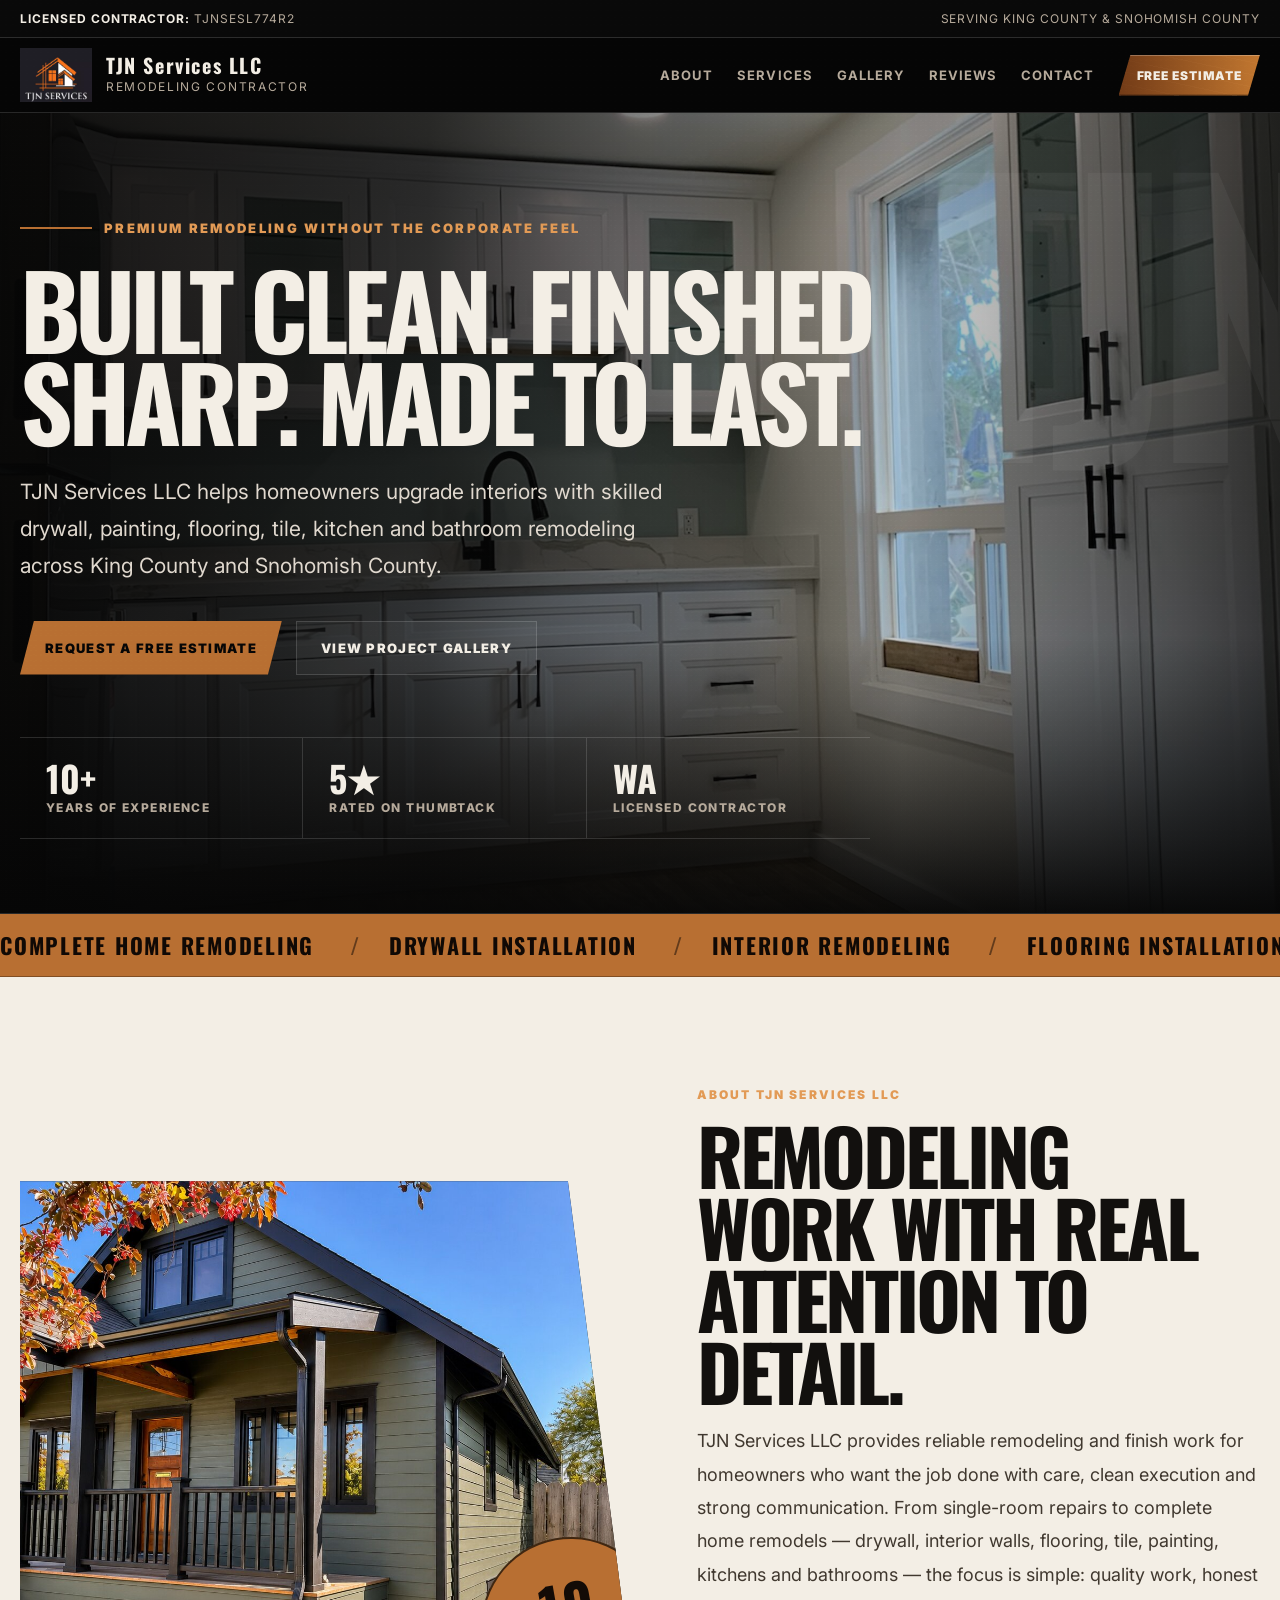
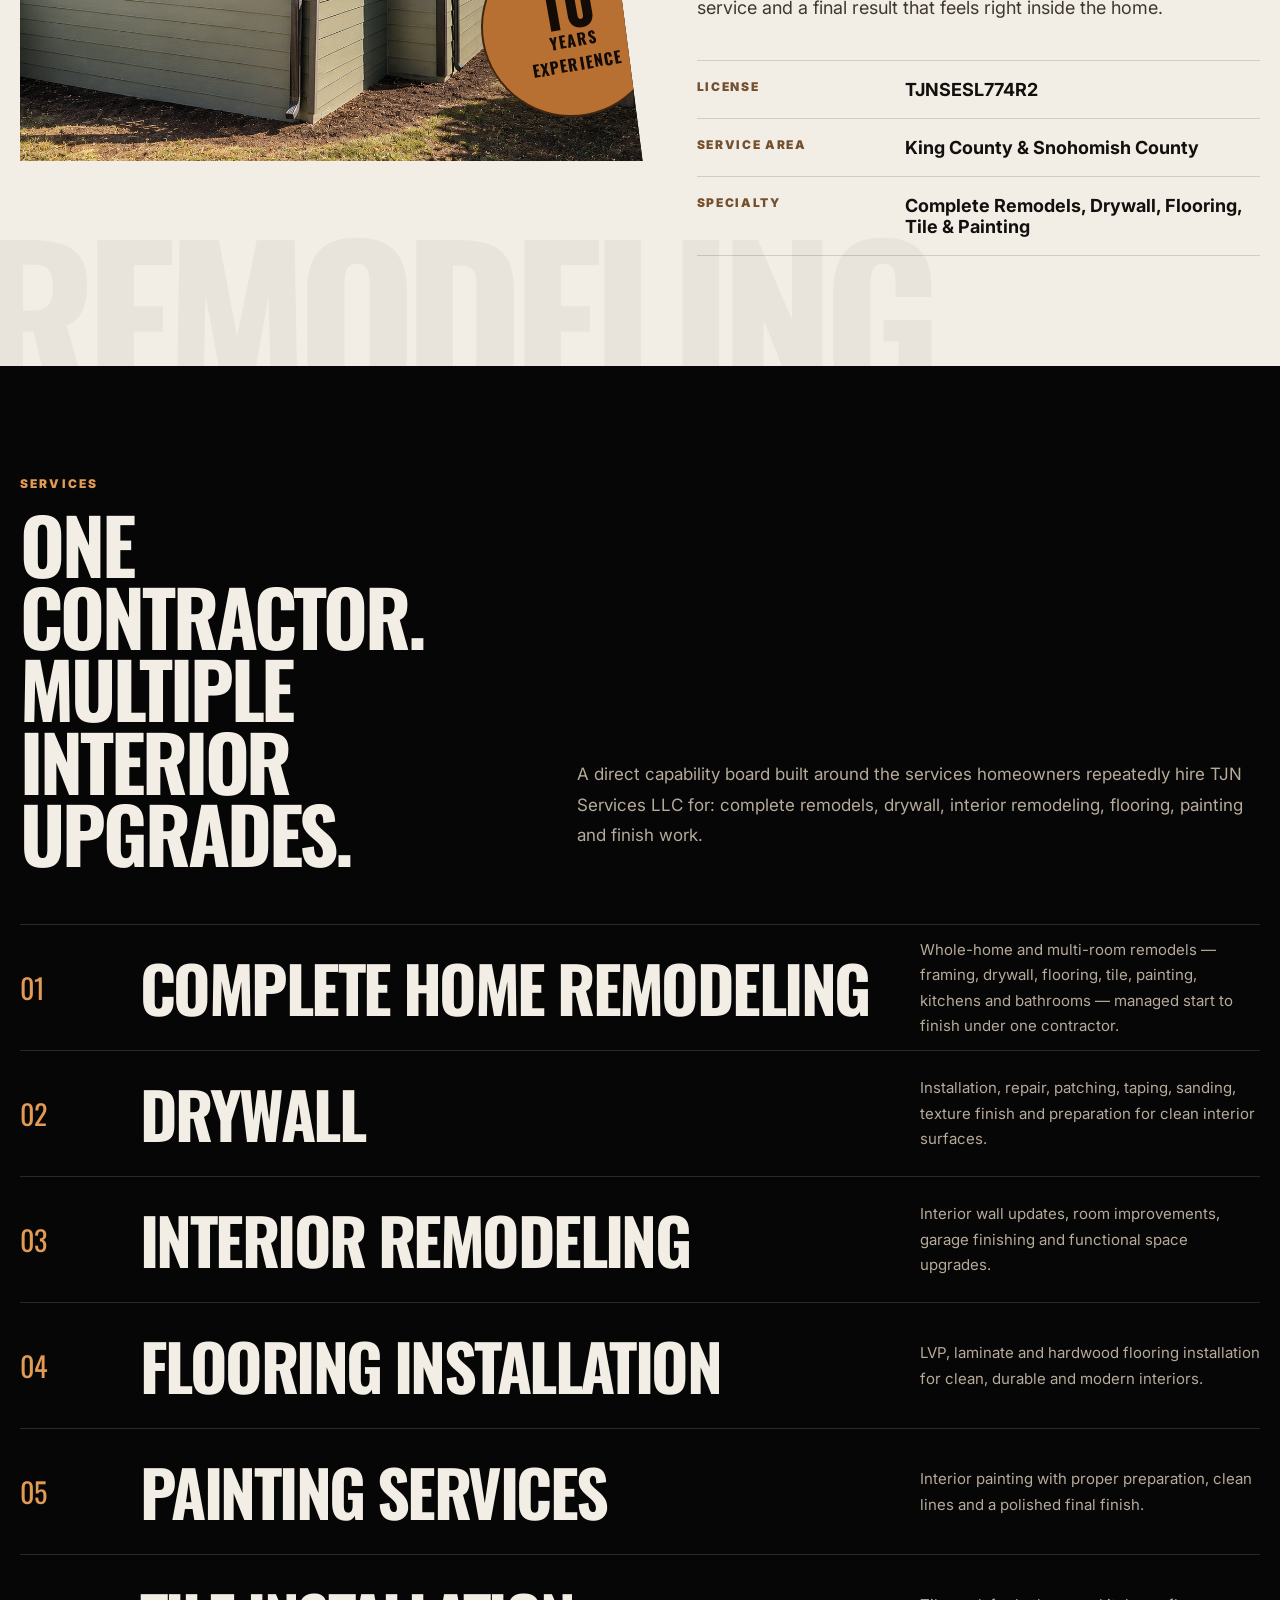
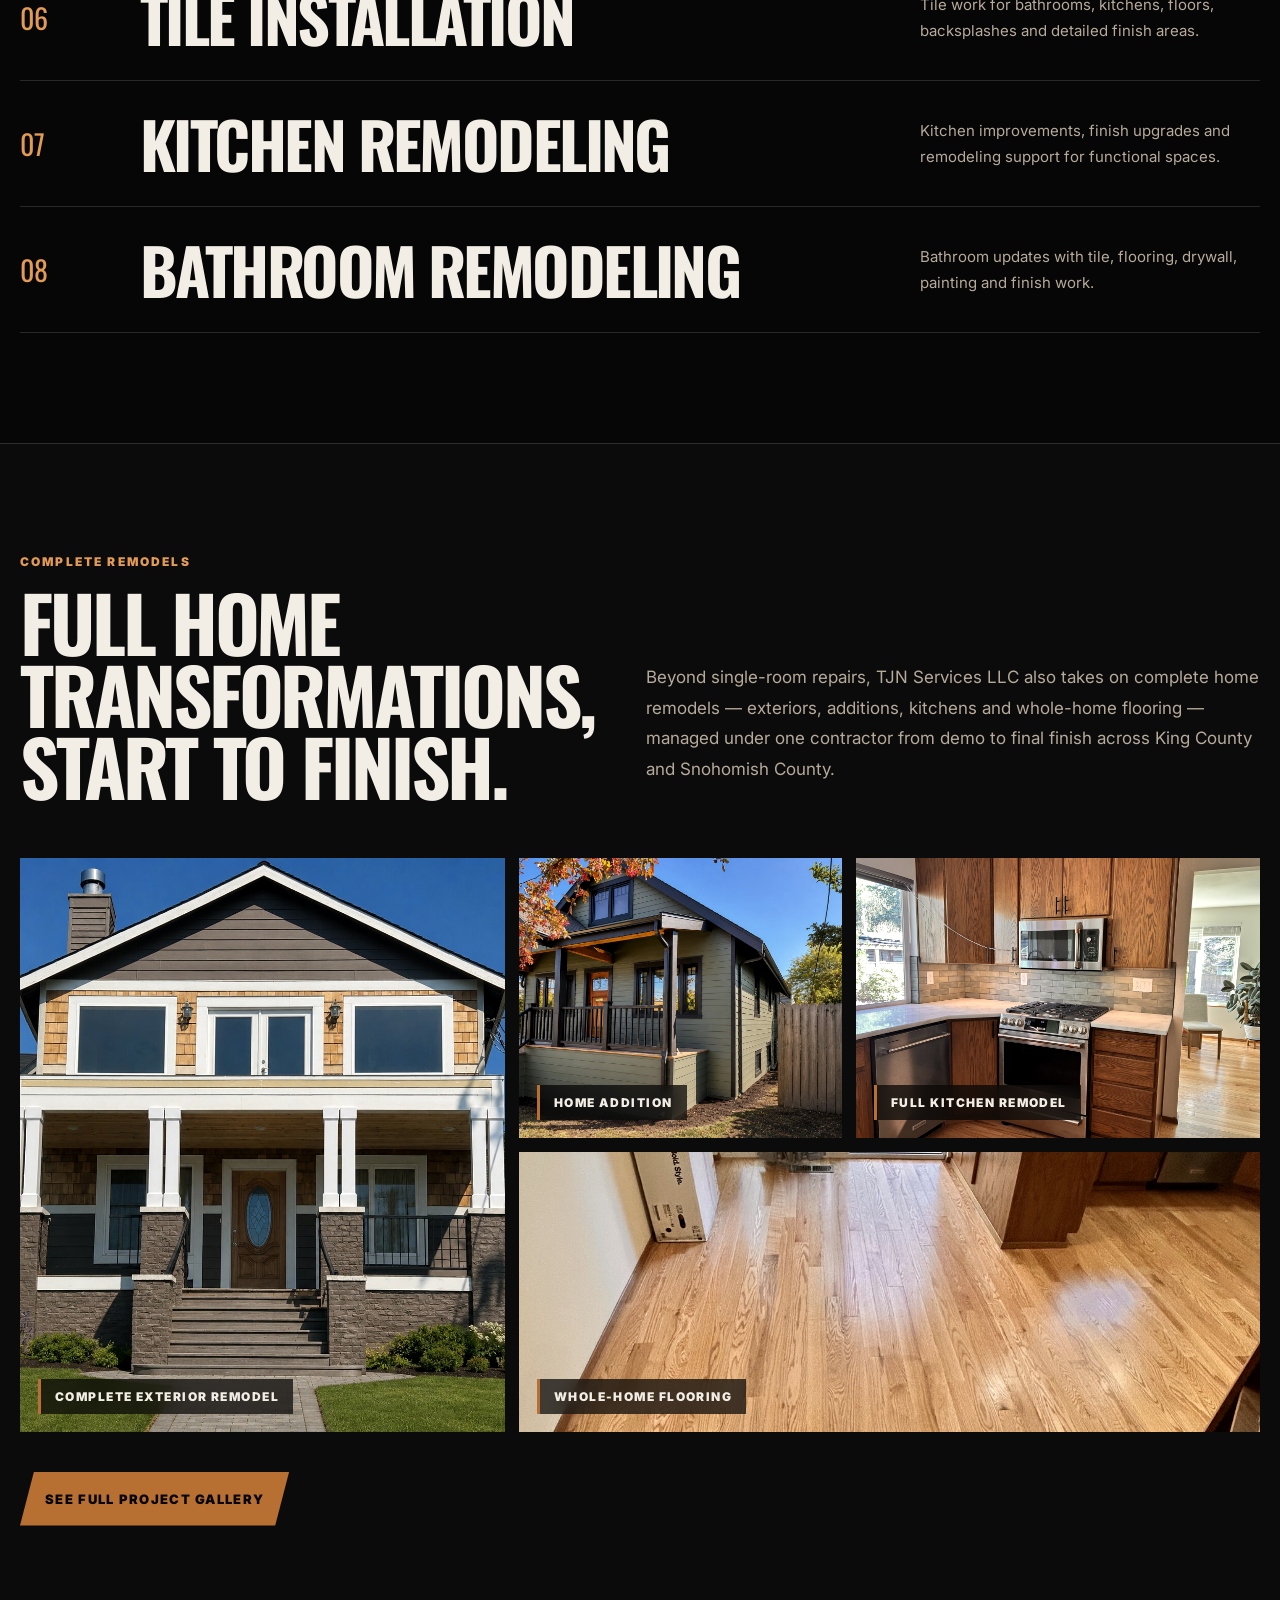
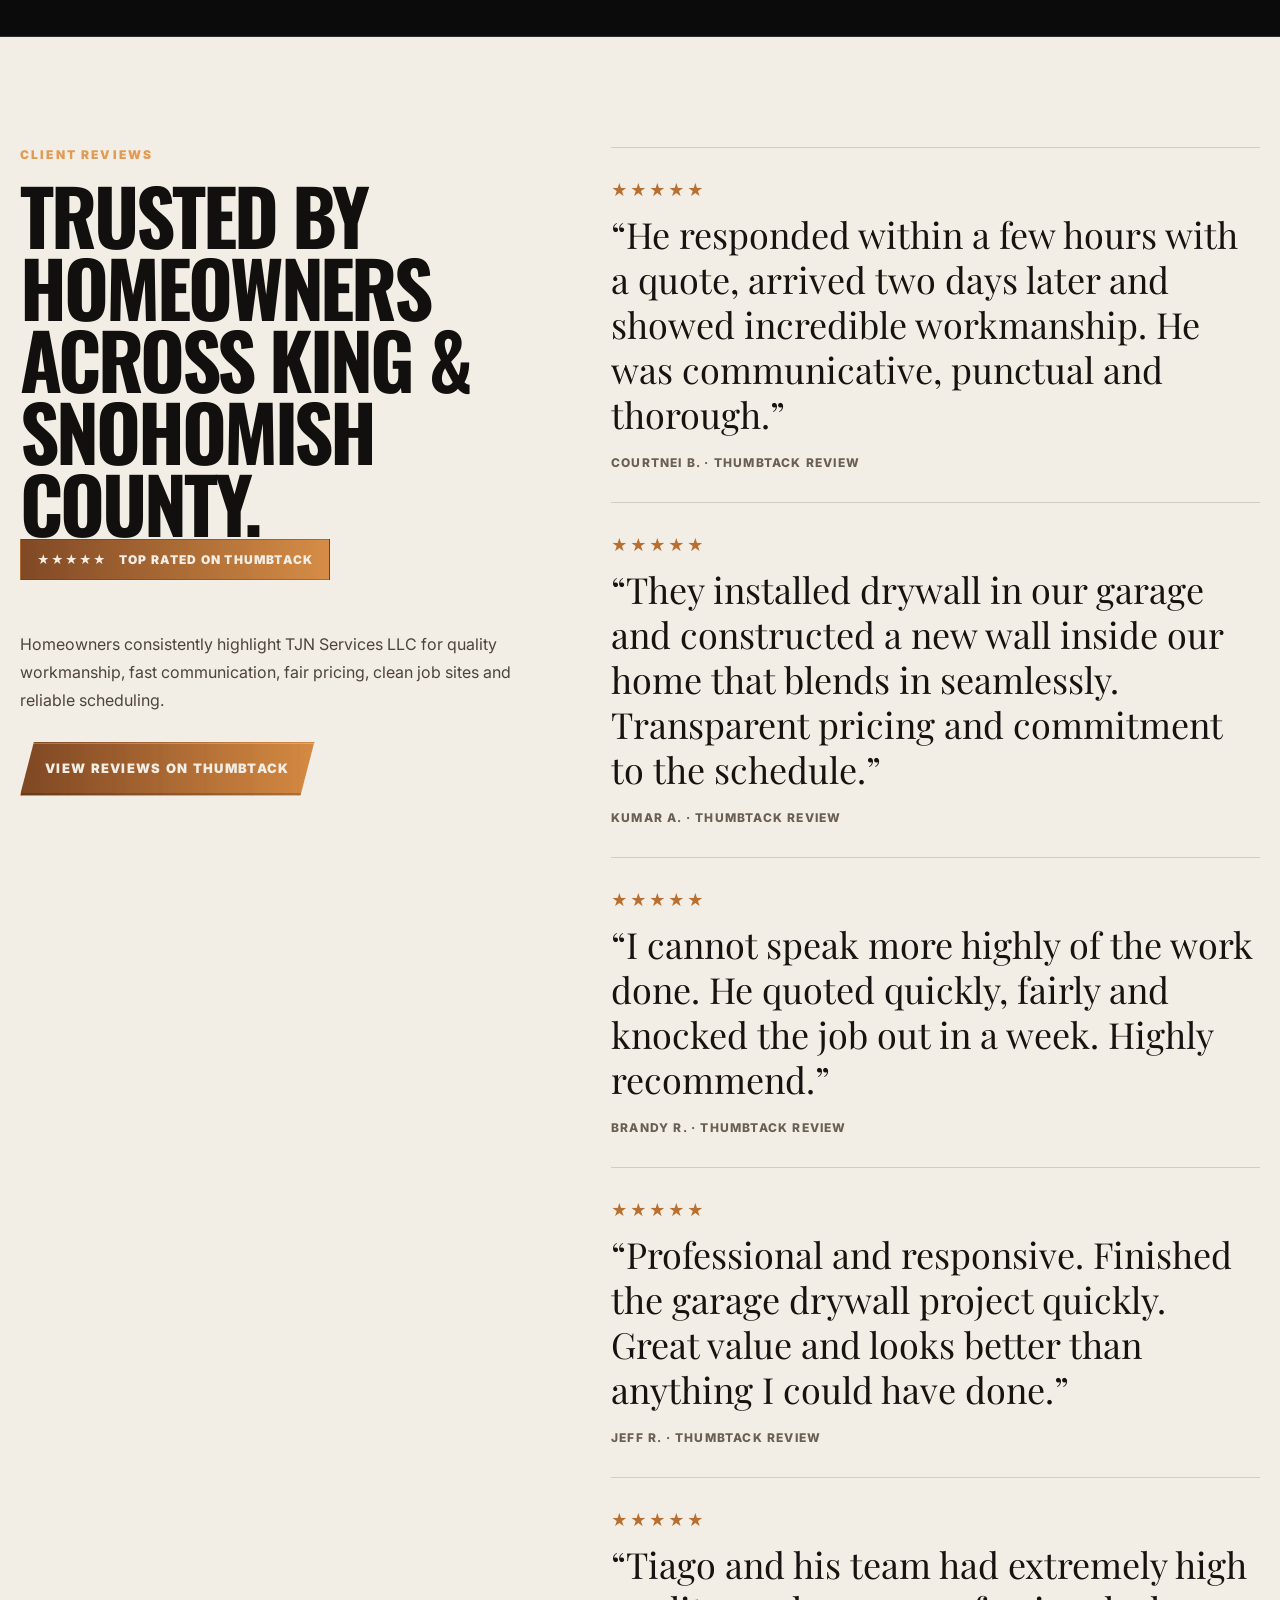
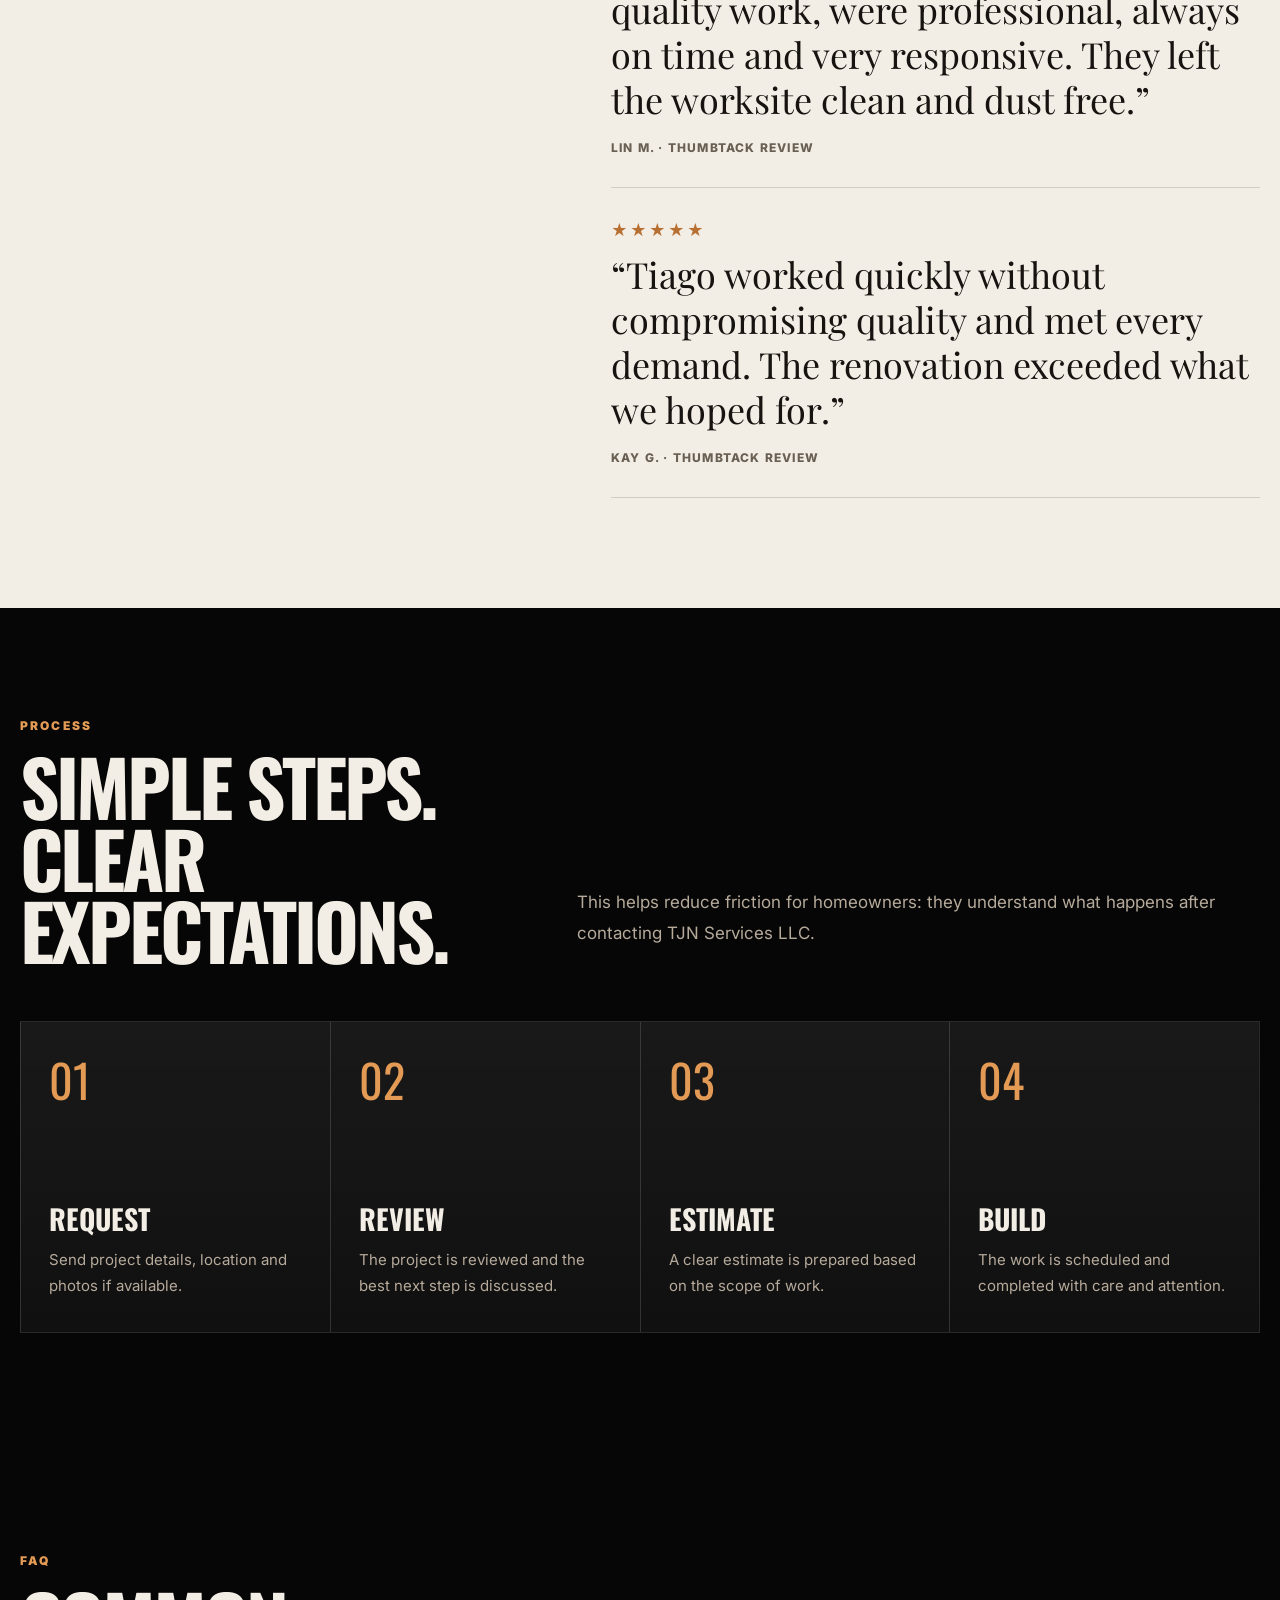
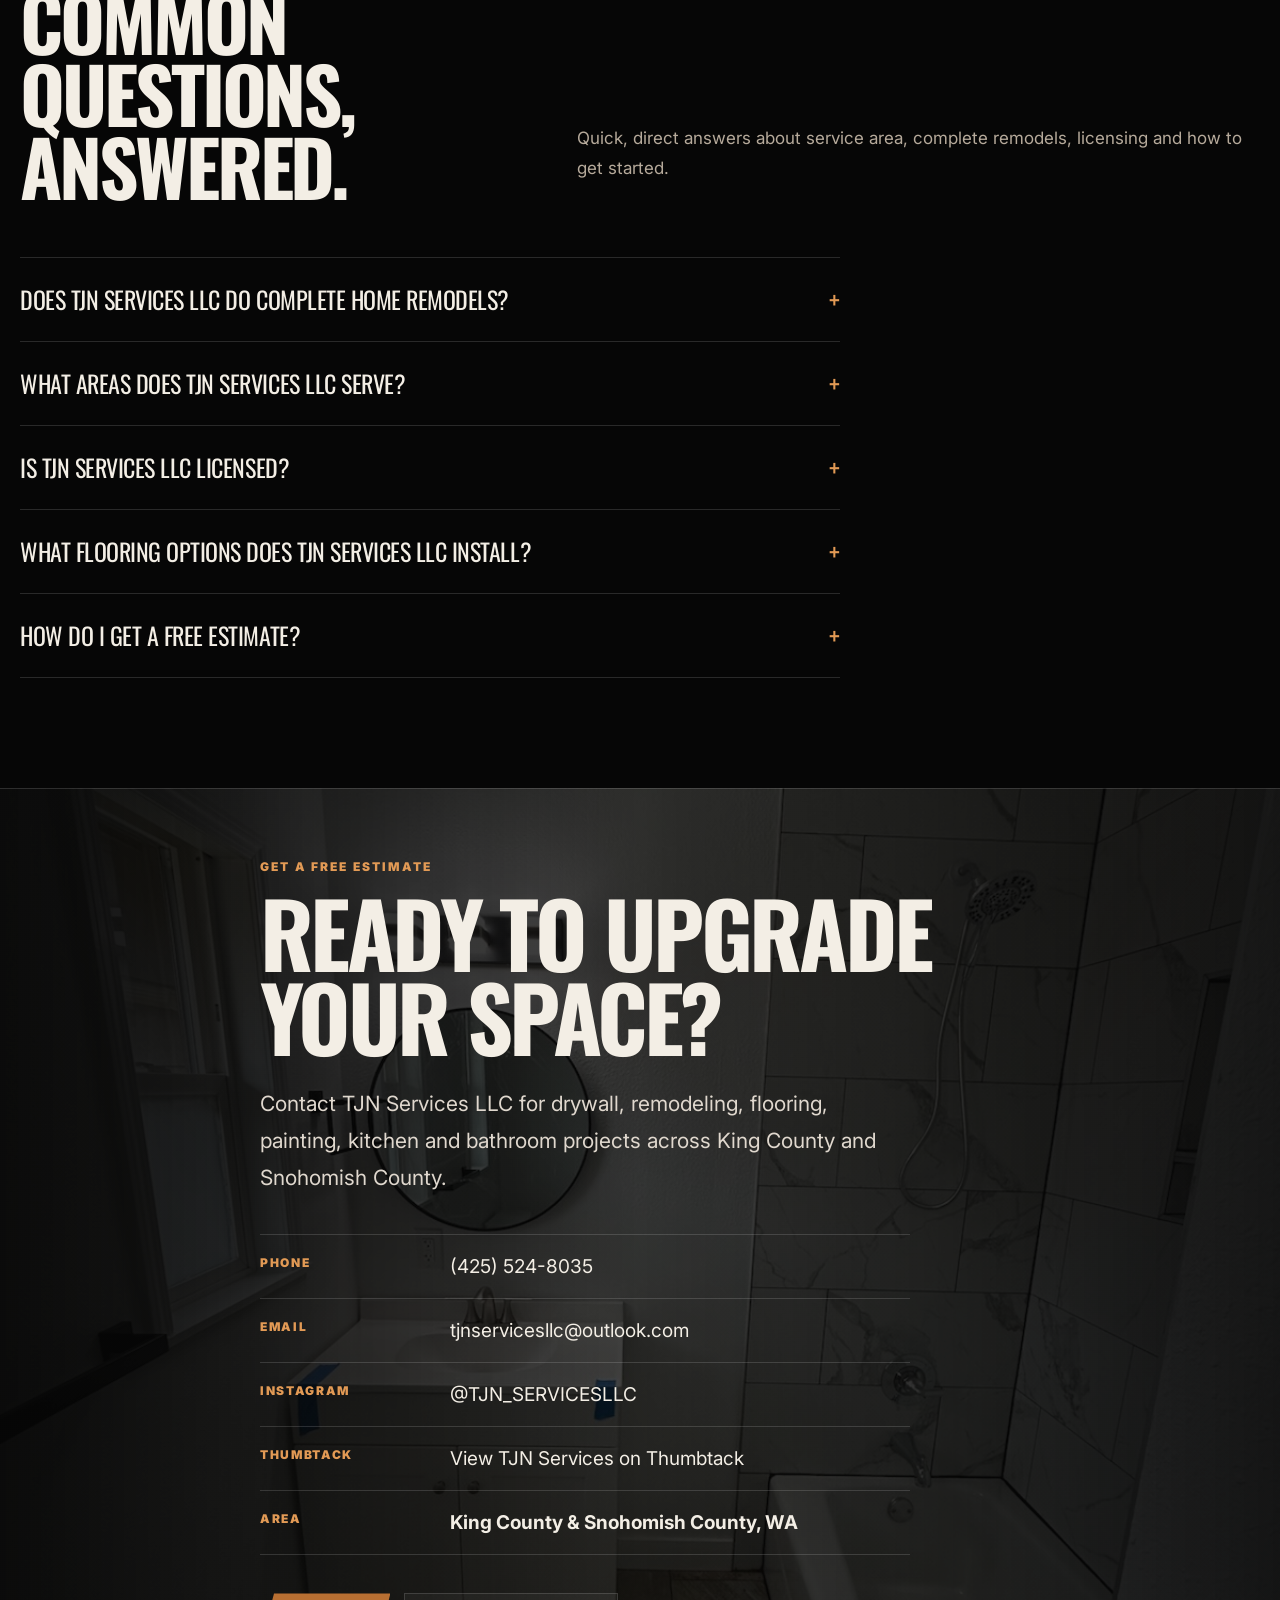
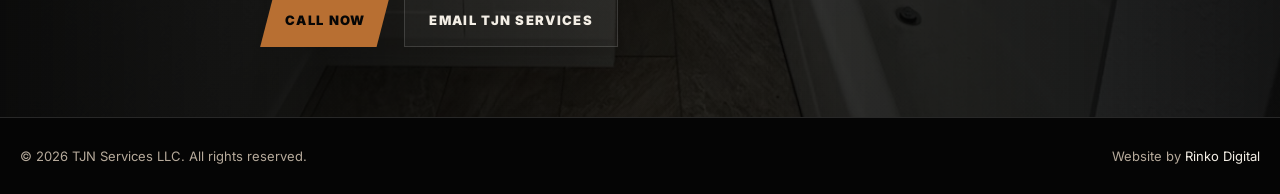
==== index.html @ 7ab77471 "Initial TJN Services Website" ====
<!DOCTYPE html>
<html lang="en">
<head>
<meta charset="utf-8"/>
<meta content="width=device-width, initial-scale=1.0" name="viewport"/>
<title>TJN Services LLC | Complete Home Remodeling in King &amp; Snohomish County</title>
<meta name="description" content="Complete home remodels, drywall, flooring, tile, kitchen and bathroom remodeling in King &amp; Snohomish County, WA. Licensed contractor, 10+ years experience."/>
<meta name="keywords" content="TJN Services LLC, complete home remodeling, remodeling contractor, drywall, painting, tile installation, LVP flooring, laminate flooring, hardwood flooring, kitchen remodeling, bathroom remodeling, King County, Snohomish County, Edmonds WA"/>
<meta name="author" content="Rinko Digital"/>
<link rel="canonical" href="https://www.tjnservicesllc.com/"/>
<link rel="icon" href="assets/favicon/favicon.ico" sizes="any"/>
<link rel="icon" type="image/png" sizes="32x32" href="assets/favicon/icon-32.png"/>
<link rel="icon" type="image/png" sizes="16x16" href="assets/favicon/icon-16.png"/>
<link rel="apple-touch-icon" sizes="180x180" href="assets/favicon/icon-180.png"/>
<link rel="manifest" href="assets/favicon/site.webmanifest"/>
<meta name="theme-color" content="#1f1e25"/>
<meta property="og:title" content="TJN Services LLC | Complete Home Remodeling in King &amp; Snohomish County"/>
<meta property="og:description" content="Complete home remodels, drywall, flooring, tile, kitchen and bathroom remodeling in King &amp; Snohomish County, WA. Licensed contractor, 10+ years experience."/>
<meta property="og:type" content="website"/>
<meta property="og:url" content="https://www.tjnservicesllc.com/"/>
<meta property="og:image" content="https://www.tjnservicesllc.com/assets/tjn-hero.jpg"/>
<script type="application/ld+json">
{
  "@context": "https://schema.org",
  "@type": "GeneralContractor",
  "name": "TJN Services LLC",
  "image": "https://www.tjnservicesllc.com/assets/tjn-hero.jpg",
  "url": "https://www.tjnservicesllc.com/",
  "telephone": "+1-425-524-8035",
  "email": "tjnservicesllc@outlook.com",
  "priceRange": "$$",
  "address": {
    "@type": "PostalAddress",
    "addressLocality": "Edmonds",
    "addressRegion": "WA",
    "addressCountry": "US"
  },
  "areaServed": [
    {"@type": "AdministrativeArea", "name": "King County, WA"},
    {"@type": "AdministrativeArea", "name": "Snohomish County, WA"},
    {"@type": "City", "name": "Edmonds, WA"},
    {"@type": "City", "name": "Lynnwood, WA"},
    {"@type": "City", "name": "Mountlake Terrace, WA"},
    {"@type": "City", "name": "Mill Creek, WA"},
    {"@type": "City", "name": "Everett, WA"},
    {"@type": "City", "name": "Shoreline, WA"},
    {"@type": "City", "name": "Bothell, WA"},
    {"@type": "City", "name": "Seattle, WA"}
  ],
  "sameAs": [
    "https://www.instagram.com/TJN_SERVICESLLC",
    "https://www.thumbtack.com/wa/edmonds/general-contractors/tjn-services-llc/service/425627103381061653"
  ],
  "hasOfferCatalog": {
    "@type": "OfferCatalog",
    "name": "Remodeling Services",
    "itemListElement": [
      {"@type": "Offer", "itemOffered": {"@type": "Service", "name": "Complete Home Remodeling"}},
      {"@type": "Offer", "itemOffered": {"@type": "Service", "name": "Drywall Installation & Repair"}},
      {"@type": "Offer", "itemOffered": {"@type": "Service", "name": "Interior Remodeling"}},
      {"@type": "Offer", "itemOffered": {"@type": "Service", "name": "Flooring Installation"}},
      {"@type": "Offer", "itemOffered": {"@type": "Service", "name": "Painting Services"}},
      {"@type": "Offer", "itemOffered": {"@type": "Service", "name": "Tile Installation"}},
      {"@type": "Offer", "itemOffered": {"@type": "Service", "name": "Kitchen Remodeling"}},
      {"@type": "Offer", "itemOffered": {"@type": "Service", "name": "Bathroom Remodeling"}}
    ]
  }
}
</script>
<link href="https://fonts.googleapis.com" rel="preconnect"/>
<link crossorigin="" href="https://fonts.gstatic.com" rel="preconnect"/>
<link href="https://fonts.googleapis.com/css2?family=Inter:wght@400;500;600;700;800;900&family=Oswald:wght@500;600;700&family=Playfair+Display:wght@700;800&display=swap" rel="stylesheet"/>
<style>
    :root {
      --black: #060606;
      --charcoal: #101010;
      --graphite: #171717;
      --ash: #242424;
      --paper: #f3eee5;
      --muted: #b6aa9b;
      --copper: #b86f32;
      --copper-light: #e29a55;
      --line: rgba(255,255,255,.14);
      --dark-line: rgba(0,0,0,.14);
      --max: 1240px;
    }

    * { box-sizing: border-box; }
    html { scroll-behavior: smooth; }
    body {
      margin: 0;
      background: var(--black);
      color: var(--paper);
      font-family: Inter, system-ui, -apple-system, BlinkMacSystemFont, "Segoe UI", sans-serif;
      overflow-x: hidden;
    }
    img { display: block; max-width: 100%; }
    a { color: inherit; text-decoration: none; }

    .wrap { width: min(var(--max), calc(100% - 40px)); margin: 0 auto; }

    .grain {
      position: fixed;
      inset: 0;
      pointer-events: none;
      opacity: .12;
      z-index: 999;
      background-image:
        radial-gradient(circle at 20% 10%, rgba(255,255,255,.18) 0 1px, transparent 1px),
        radial-gradient(circle at 80% 50%, rgba(255,255,255,.12) 0 1px, transparent 1px);
      background-size: 5px 5px, 7px 7px;
      mix-blend-mode: overlay;
    }

    .topline {
      height: 38px;
      background: #090909;
      border-bottom: 1px solid var(--line);
      color: var(--muted);
      font-size: 12px;
      letter-spacing: .08em;
      text-transform: uppercase;
    }
    .topline .wrap {
      height: 100%;
      display: flex;
      align-items: center;
      justify-content: space-between;
      gap: 18px;
    }
    .topline b { color: var(--paper); font-weight: 700; }

    header {
      position: sticky;
      top: 0;
      z-index: 100;
      background: rgba(6,6,6,.78);
      backdrop-filter: blur(18px);
      border-bottom: 1px solid var(--line);
    }
    nav {
      min-height: 74px;
      display: flex;
      align-items: center;
      justify-content: space-between;
      gap: 28px;
    }
    .brand {
      display: flex;
      align-items: center;
      gap: 14px;
      min-width: max-content;
    }
    .brand-mark {
      width: 54px;
      height: 54px;
      border-radius: 50%;
      border: 1px solid rgba(255,255,255,.18);
      background: #fff;
      overflow: hidden;
      display: grid;
      place-items: center;
    }
    .brand-mark img { width: 100%; height: 100%; object-fit: contain; padding: 5px; }
    .brand-name strong {
      display: block;
      font-family: Oswald, Inter, sans-serif;
      letter-spacing: .08em;
      font-size: 20px;
      line-height: 1;
    }
    .brand-name span {
      color: var(--muted);
      font-size: 12px;
      letter-spacing: .14em;
      text-transform: uppercase;
    }
    .nav-links {
      display: flex;
      align-items: center;
      gap: 24px;
      color: var(--muted);
      font-size: 13px;
      font-weight: 700;
      text-transform: uppercase;
      letter-spacing: .08em;
    }
    .nav-links a:hover { color: var(--paper); }
    .nav-cta {
      padding: 13px 18px;
      background:
        linear-gradient(90deg, rgba(120, 62, 24, .95), rgba(210, 129, 52, .92)),
        repeating-linear-gradient(
          12deg,
          rgba(255,255,255,.16) 0px,
          rgba(255,255,255,.16) 1px,
          transparent 1px,
          transparent 12px
        ),
        repeating-linear-gradient(
          90deg,
          rgba(0,0,0,.12) 0px,
          rgba(0,0,0,.12) 2px,
          transparent 2px,
          transparent 46px
        );
      color: var(--paper);
      font-weight: 900;
      text-transform: uppercase;
      letter-spacing: .08em;
      font-size: 12px;
      clip-path: polygon(12px 0,100% 0,calc(100% - 12px) 100%,0 100%);
      box-shadow:
        inset 0 1px 0 rgba(255,255,255,.25),
        inset 0 -2px 0 rgba(0,0,0,.18);
    }
    .language-switcher {
      display: flex;
      align-items: center;
      gap: 6px;
      padding: 6px;
      border: 1px solid var(--line);
      background: rgba(255,255,255,.04);
    }
    .language-switcher button {
      cursor: pointer;
      border: 0;
      background: transparent;
      color: var(--muted);
      font: inherit;
      font-size: 11px;
      font-weight: 900;
      letter-spacing: .08em;
      text-transform: uppercase;
      padding: 8px 9px;
    }
    .language-switcher button.active {
      background: var(--copper);
      color: #120b06;
    }

    .hero {
      min-height: calc(100vh - 112px);
      position: relative;
      display: grid;
      align-items: end;
      isolation: isolate;
      overflow: hidden;
      border-bottom: 1px solid var(--line);
    }
    .hero::before {
      content: "";
      position: absolute;
      inset: 0;
      background:
        linear-gradient(90deg, rgba(6,6,6,.96) 0%, rgba(6,6,6,.78) 34%, rgba(6,6,6,.18) 70%, rgba(6,6,6,.74) 100%),
        linear-gradient(0deg, rgba(6,6,6,1) 0%, transparent 35%),
        url('assets/tjn-hero.jpg') center/cover no-repeat;
      z-index: -2;
      transform: scale(1.03);
      animation: slowZoom 18s ease-in-out infinite alternate;
    }
    .hero::after {
      content: "TJN";
      position: absolute;
      right: -4vw;
      top: 5vh;
      font-family: Oswald, sans-serif;
      font-weight: 700;
      letter-spacing: -.06em;
      font-size: clamp(150px, 28vw, 420px);
      color: rgba(255,255,255,.045);
      z-index: -1;
      line-height: .8;
    }
    @keyframes slowZoom { from { transform: scale(1.03); } to { transform: scale(1.10); } }

    .hero-inner { padding: 100px 0 74px; }
    .eyebrow {
      display: inline-flex;
      align-items: center;
      gap: 12px;
      color: var(--copper-light);
      font-size: 13px;
      font-weight: 900;
      letter-spacing: .18em;
      text-transform: uppercase;
      margin-bottom: 26px;
    }
    .eyebrow::before { content: ""; width: 72px; height: 2px; background: var(--copper); }
    h1 {
      font-family: Oswald, Inter, sans-serif;
      font-size: clamp(54px, 8vw, 132px);
      line-height: .9;
      letter-spacing: -.05em;
      text-transform: uppercase;
      margin: 0;
      max-width: 1010px;
    }
    .hero-lead {
      max-width: 650px;
      margin: 28px 0 36px;
      color: #e0d8ce;
      font-size: clamp(17px, 2vw, 21px);
      line-height: 1.75;
    }
    .hero-actions { display: flex; gap: 14px; flex-wrap: wrap; }
    .btn {
      display: inline-flex;
      align-items: center;
      justify-content: center;
      min-height: 54px;
      padding: 0 24px;
      font-size: 13px;
      font-weight: 900;
      letter-spacing: .1em;
      text-transform: uppercase;
      transition: .25s ease;
      border: 1px solid transparent;
    }
    .btn-primary {
      background: var(--copper);
      color: var(--black);
      clip-path: polygon(14px 0,100% 0,calc(100% - 14px) 100%,0 100%);
    }
    .btn-primary:hover { background: var(--copper-light); }
    .btn-wood {
      background:
        linear-gradient(90deg, rgba(120, 62, 24, .95), rgba(210, 129, 52, .92)),
        repeating-linear-gradient(
          12deg,
          rgba(255,255,255,.16) 0px,
          rgba(255,255,255,.16) 1px,
          transparent 1px,
          transparent 12px
        ),
        repeating-linear-gradient(
          90deg,
          rgba(0,0,0,.12) 0px,
          rgba(0,0,0,.12) 2px,
          transparent 2px,
          transparent 46px
        );
      color: var(--paper);
      box-shadow:
        inset 0 1px 0 rgba(255,255,255,.25),
        inset 0 -2px 0 rgba(0,0,0,.18);
    }
    .btn-secondary { border-color: var(--line); color: var(--paper); background: rgba(255,255,255,.04); }
    .btn:hover { transform: translateY(-2px); }
    .hero-strip {
      margin-top: 62px;
      display: grid;
      grid-template-columns: repeat(3, 1fr);
      border-top: 1px solid var(--line);
      border-bottom: 1px solid var(--line);
      max-width: 850px;
    }
    .hero-strip div { padding: 22px 26px; border-right: 1px solid var(--line); }
    .hero-strip div:last-child { border-right: 0; }
    .hero-strip strong { display: block; font-family: Oswald, sans-serif; font-size: 36px; line-height: 1; color: var(--paper); }
    .hero-strip span { color: var(--muted); font-size: 12px; letter-spacing: .12em; text-transform: uppercase; font-weight: 800; }

    .marquee {
      background: var(--copper);
      color: #100905;
      overflow: hidden;
      border-bottom: 1px solid rgba(0,0,0,.3);
    }
    .track {
      width: max-content;
      display: flex;
      gap: 28px;
      padding: 15px 0;
      animation: move 26s linear infinite;
      font-family: Oswald, sans-serif;
      font-size: 22px;
      text-transform: uppercase;
      letter-spacing: .08em;
      font-weight: 700;
    }
    .track span::after { content: " /"; margin-left: 28px; opacity: .5; }
    @keyframes move { to { transform: translateX(-50%); } }

    section { position: relative; }
    .section-pad { padding: 110px 0; }
    .split-title {
      display: grid;
      grid-template-columns: .85fr 1.15fr;
      gap: 52px;
      align-items: end;
      margin-bottom: 56px;
    }
    .kicker {
      color: var(--copper-light);
      text-transform: uppercase;
      letter-spacing: .18em;
      font-size: 12px;
      font-weight: 900;
      margin-bottom: 16px;
    }
    h2 {
      font-family: Oswald, sans-serif;
      text-transform: uppercase;
      letter-spacing: -.04em;
      font-size: clamp(44px, 6vw, 88px);
      line-height: .94;
      margin: 0;
    }
    .section-copy {
      color: var(--muted);
      font-size: 17px;
      line-height: 1.8;
      max-width: 670px;
    }

    .about {
      background: var(--paper);
      color: #12100e;
      overflow: hidden;
    }
    .about::before {
      content: "REMODELING";
      position: absolute;
      left: -2vw;
      bottom: -30px;
      font-family: Oswald, sans-serif;
      font-size: clamp(90px, 16vw, 240px);
      font-weight: 700;
      letter-spacing: -.06em;
      color: rgba(0,0,0,.045);
      line-height: .8;
    }
    .about-grid {
      display: grid;
      grid-template-columns: 1.05fr .95fr;
      gap: 54px;
      align-items: center;
      position: relative;
    }
    .about-media {
      position: relative;
      min-height: 580px;
      background: #111 url('assets/tjn-featured.jpg') center/cover no-repeat;
      clip-path: polygon(0 0, 88% 0, 100% 100%, 0 100%);
    }
    .stamp {
      position: absolute;
      right: -18px;
      bottom: 44px;
      width: 180px;
      height: 180px;
      border-radius: 50%;
      border: 2px solid rgba(0,0,0,.65);
      background: var(--copper);
      color: #130b06;
      display: grid;
      place-items: center;
      text-align: center;
      font-family: Oswald, sans-serif;
      font-weight: 700;
      text-transform: uppercase;
      letter-spacing: .08em;
      transform: rotate(-10deg);
      box-shadow: 0 30px 80px rgba(0,0,0,.22);
    }
    .stamp strong { font-size: 56px; line-height: .9; display: block; }
    .about-text p { color: #40382f; font-size: 18px; line-height: 1.85; }
    .credentials {
      margin-top: 36px;
      border-top: 1px solid var(--dark-line);
    }
    .credential-row {
      display: grid;
      grid-template-columns: 190px 1fr;
      gap: 18px;
      padding: 18px 0;
      border-bottom: 1px solid var(--dark-line);
    }
    .credential-row span { font-size: 12px; text-transform: uppercase; letter-spacing: .14em; font-weight: 900; color: #75502f; }
    .credential-row strong { font-size: 18px; }

    .services {
      background: var(--black);
      overflow: hidden;
    }
    .service-board {
      border-top: 1px solid var(--line);
      counter-reset: svc;
    }
    .service-line {
      counter-increment: svc;
      display: grid;
      grid-template-columns: 90px 1fr 340px;
      gap: 30px;
      align-items: center;
      min-height: 126px;
      border-bottom: 1px solid var(--line);
      position: relative;
      overflow: hidden;
    }
    .service-line::before {
      content: "";
      position: absolute;
      inset: 0;
      background: linear-gradient(90deg, rgba(184,111,50,.18), transparent 48%);
      transform: translateX(-101%);
      transition: .45s ease;
    }
    .service-line:hover::before { transform: translateX(0); }
    .service-line .num::before {
      content: counter(svc, decimal-leading-zero);
      color: var(--copper-light);
      font-family: Oswald, sans-serif;
      font-size: 28px;
      position: relative;
      z-index: 1;
    }
    .service-line h3 {
      position: relative;
      z-index: 1;
      font-family: Oswald, sans-serif;
      font-size: clamp(34px, 5vw, 70px);
      line-height: .9;
      margin: 0;
      text-transform: uppercase;
      letter-spacing: -.04em;
    }
    .service-line p {
      position: relative;
      z-index: 1;
      margin: 0;
      color: var(--muted);
      line-height: 1.7;
      font-size: 15px;
    }

    .gallery {
      background: #0b0b0b;
      border-top: 1px solid var(--line);
      border-bottom: 1px solid var(--line);
    }
    .mosaic {
      display: grid;
      grid-template-columns: 1.2fr .8fr 1fr;
      grid-template-rows: 280px 280px;
      gap: 14px;
    }
    .mosaic figure {
      margin: 0;
      position: relative;
      overflow: hidden;
      background: #202020;
    }
    .mosaic figure:nth-child(1) { grid-row: span 2; }
    .mosaic figure:nth-child(4) { grid-column: span 2; }
    .mosaic img { width: 100%; height: 100%; object-fit: cover; filter: saturate(.9) contrast(1.05); transition: .7s ease; }
    .mosaic figure:hover img { transform: scale(1.08); }
    .mosaic figcaption {
      position: absolute;
      left: 18px;
      bottom: 18px;
      background: rgba(6,6,6,.72);
      backdrop-filter: blur(10px);
      padding: 10px 14px;
      font-size: 12px;
      text-transform: uppercase;
      letter-spacing: .12em;
      font-weight: 900;
      color: var(--paper);
      border-left: 3px solid var(--copper);
    }

    .reviews {
      background: var(--paper);
      color: #12100e;
    }
    .review-layout {
      display: grid;
      grid-template-columns: .9fr 1.1fr;
      gap: 60px;
      align-items: start;
    }
    .review-panel {
      position: sticky;
      top: 110px;
    }
    .quote-stack { border-top: 1px solid var(--dark-line); }
    .quote {
      padding: 32px 0;
      border-bottom: 1px solid var(--dark-line);
    }
    .stars { color: var(--copper); letter-spacing: .12em; margin-bottom: 12px; }
    blockquote { margin: 0; font-family: Playfair Display, serif; font-size: clamp(24px, 3vw, 36px); line-height: 1.25; color: #171310; }
    .quote cite { display: block; margin-top: 18px; font-style: normal; color: #695f53; font-weight: 800; text-transform: uppercase; letter-spacing: .1em; font-size: 12px; }
    .thumbtack-note {
      margin-top: 28px;
      color: #4d443b;
      line-height: 1.75;
      font-size: 16px;
    }

    .process {
      background: var(--black);
    }
    .timeline {
      display: grid;
      grid-template-columns: repeat(4, 1fr);
      border: 1px solid var(--line);
      border-left: 0;
    }
    .step {
      min-height: 310px;
      padding: 34px 28px;
      border-left: 1px solid var(--line);
      display: flex;
      flex-direction: column;
      justify-content: space-between;
      background:
        linear-gradient(180deg, rgba(255,255,255,.04), transparent),
        var(--charcoal);
    }
    .step-num { font-family: Oswald, sans-serif; color: var(--copper-light); font-size: 46px; line-height: 1; }
    .step h3 { font-family: Oswald, sans-serif; text-transform: uppercase; font-size: 28px; line-height: 1; margin: 0 0 14px; }
    .step p { color: var(--muted); line-height: 1.7; margin: 0; font-size: 15px; }

    .faq-list { border-top: 1px solid var(--line); max-width: 820px; }
    .faq-item { border-bottom: 1px solid var(--line); padding: 22px 0; }
    .faq-item summary {
      cursor: pointer;
      font-family: Oswald, sans-serif;
      font-size: clamp(18px, 2.4vw, 24px);
      text-transform: uppercase;
      letter-spacing: -.02em;
      list-style: none;
      display: flex;
      justify-content: space-between;
      align-items: center;
      gap: 20px;
    }
    .faq-item summary::-webkit-details-marker { display: none; }
    .faq-item summary::after { content: "+"; color: var(--copper-light); font-size: 26px; flex-shrink: 0; }
    .faq-item[open] summary::after { content: "\2013"; }
    .faq-item p { color: var(--muted); line-height: 1.75; margin: 14px 0 0; font-size: 15px; max-width: 700px; }

    .contact {
      min-height: 720px;
      display: grid;
      align-items: center;
      background:
        linear-gradient(90deg, rgba(6,6,6,.96), rgba(6,6,6,.75), rgba(6,6,6,.92)),
        url('assets/tjn-contact.jpg') center/cover no-repeat;
      border-top: 1px solid var(--line);
    }
    .contact-panel {
      max-width: 760px;
      padding: 70px 0;
    }
    .contact h2 { font-size: clamp(52px, 7vw, 105px); }
    .contact-list {
      margin: 38px 0;
      border-top: 1px solid var(--line);
      max-width: 650px;
    }
    .contact-item {
      display: grid;
      grid-template-columns: 170px 1fr;
      gap: 20px;
      padding: 20px 0;
      border-bottom: 1px solid var(--line);
    }
    .contact-item span { color: var(--copper-light); font-weight: 900; letter-spacing: .14em; text-transform: uppercase; font-size: 12px; }
    .contact-item strong, .contact-item a { font-size: 19px; }

    footer {
      background: #050505;
      border-top: 1px solid var(--line);
      color: var(--muted);
      padding: 30px 0;
      font-size: 13px;
    }
    footer .wrap { display: flex; align-items: center; justify-content: space-between; gap: 20px; flex-wrap: wrap; }
    footer a { color: var(--paper); }

    @media (max-width: 980px) {
      .nav-links { display: none; }
      .language-switcher { margin-left: auto; }
      .hero-strip { grid-template-columns: 1fr; }
      .hero-strip div { border-right: 0; border-bottom: 1px solid var(--line); }
      .split-title, .about-grid, .review-layout { grid-template-columns: 1fr; }
      .about-media { min-height: 430px; clip-path: none; }
      .service-line { grid-template-columns: 70px 1fr; gap: 18px; padding: 24px 0; }
      .service-line p { grid-column: 2; }
      .mosaic { grid-template-columns: 1fr 1fr; grid-template-rows: 260px 260px 260px; }
      .mosaic figure:nth-child(1), .mosaic figure:nth-child(4) { grid-row: auto; grid-column: span 1; }
      .timeline { grid-template-columns: 1fr 1fr; }
      .review-panel { position: static; }
    }

    @media (max-width: 640px) {
      .wrap { width: min(100% - 28px, var(--max)); }
      .topline { height: auto; }
      .topline .wrap { padding: 10px 0; align-items: flex-start; flex-direction: column; }
      .brand-name strong { font-size: 17px; }
      .brand-mark { width: 48px; height: 48px; }
      .hero-inner { padding: 70px 0 48px; }
      .hero-lead { font-size: 16px; }
      .hero-actions .btn { width: 100%; }
      .section-pad { padding: 76px 0; }
      .credential-row, .contact-item { grid-template-columns: 1fr; gap: 8px; }
      .service-line { grid-template-columns: 1fr; }
      .service-line p { grid-column: auto; }
      .mosaic { grid-template-columns: 1fr; grid-template-rows: repeat(5, 270px); }
      .timeline { grid-template-columns: 1fr; }
      .stamp { width: 138px; height: 138px; right: 16px; }
      .stamp strong { font-size: 42px; }
    }
  
    .brand-mark {
      border-radius: 0 !important;
      background: transparent !important;
      border: 0 !important;
      width: 72px !important;
      height: 54px !important;
    }
    .brand-mark img {
      object-fit: contain !important;
      padding: 0 !important;
    }
    .trust-badge {
      display: inline-flex;
      align-items: center;
      gap: 12px;
      margin: 0 0 22px;
      padding: 12px 16px;
      background:
        linear-gradient(90deg, rgba(120, 62, 24, .94), rgba(210, 129, 52, .90)),
        repeating-linear-gradient(
          10deg,
          rgba(255,255,255,.12) 0px,
          rgba(255,255,255,.12) 1px,
          transparent 1px,
          transparent 14px
        );
      border: 1px solid rgba(96, 45, 14, .35);
      color: var(--paper);
      font-weight: 900;
      text-transform: uppercase;
      letter-spacing: .1em;
      font-size: 12px;
    }
    .trust-badge .stars { margin: 0; color: var(--paper); letter-spacing: .08em; }
    .gallery-hero {
      min-height: 560px;
      display: grid;
      align-items: end;
      background:
        linear-gradient(90deg, rgba(6,6,6,.98), rgba(6,6,6,.74), rgba(6,6,6,.98)),
        url('assets/tjn-hero.jpg') center/cover no-repeat;
      border-bottom: 1px solid var(--line);
      position: relative;
      overflow: hidden;
    }
    .gallery-hero::after {
      content: "T";
      position: absolute;
      right: 2vw;
      bottom: -8vh;
      font-family: Oswald, sans-serif;
      font-size: clamp(220px, 38vw, 520px);
      line-height: .8;
      color: rgba(255,255,255,.035);
      font-weight: 700;
    }
    .gallery-hero .wrap { position: relative; z-index: 1; padding: 110px 0 80px; }
    .gallery-grid {
      display: grid;
      grid-template-columns: repeat(3, 1fr);
      gap: 14px;
    }
    .gallery-card {
      margin: 0;
      min-height: 340px;
      background: #1a1a1a;
      overflow: hidden;
      position: relative;
      border: 1px solid var(--line);
    }
    .gallery-card:nth-child(5n+1) { min-height: 520px; grid-row: span 2; }
    .gallery-card img {
      width: 100%;
      height: 100%;
      object-fit: cover;
      filter: saturate(.95) contrast(1.04);
      transition: .65s ease;
    }
    .gallery-card:hover img { transform: scale(1.06); }
    .gallery-card figcaption {
      position: absolute;
      left: 18px;
      bottom: 18px;
      background: rgba(6,6,6,.76);
      border-left: 3px solid var(--copper);
      padding: 10px 14px;
      font-size: 12px;
      text-transform: uppercase;
      letter-spacing: .12em;
      font-weight: 900;
      color: var(--paper);
    }
    .contact-form {
      display: grid;
      gap: 14px;
      max-width: 650px;
      margin-top: 34px;
    }
    .contact-form input, .contact-form textarea, .contact-form select {
      width: 100%;
      border: 1px solid var(--line);
      background: rgba(255,255,255,.06);
      color: var(--paper);
      min-height: 54px;
      padding: 14px 16px;
      font: inherit;
      outline: none;
    }
    .contact-form textarea { min-height: 150px; resize: vertical; }
    .contact-form input::placeholder, .contact-form textarea::placeholder { color: rgba(243,238,229,.62); }
    .contact-form select option { color: #111; }
    @media (max-width: 980px) {
      .gallery-grid { grid-template-columns: 1fr 1fr; }
      .gallery-card:nth-child(5n+1) { grid-row: auto; min-height: 340px; }
    }
    @media (max-width: 640px) {
      .brand-mark { width: 58px !important; height: 44px !important; }
      .gallery-grid { grid-template-columns: 1fr; }
      .gallery-card { min-height: 300px; }
    }
</style>
</head><body>
<div aria-hidden="true" class="grain"></div>
<div class="topline">
<div class="wrap">
<div><b>Licensed Contractor:</b> TJNSESL774R2</div>
<div>Serving King County &amp; Snohomish County</div>
</div>
</div>
<header>
<nav aria-label="Main navigation" class="wrap">
<a aria-label="TJN Services LLC Home" class="brand" href="index.html">
<span class="brand-mark"><img alt="TJN Services LLC logo" src="assets/tjn-logo.png"/></span>
<span class="brand-name"><strong>TJN Services LLC</strong><span>Remodeling Contractor</span></span>
</a>
<div class="nav-links">
<a href="index.html#about">About</a>
<a href="index.html#services">Services</a>
<a href="gallery.html">Gallery</a>
<a href="index.html#reviews">Reviews</a>
<a href="contact.html">Contact</a>
<a class="nav-cta" href="contact.html">Free Estimate</a>
</div>
</nav>
</header>
<main id="home">
<section aria-label="TJN Services LLC hero section" class="hero">
<div class="wrap hero-inner">
<div class="eyebrow">Premium remodeling without the corporate feel</div>
<h1>Built clean. Finished sharp. Made to last.</h1>
<p class="hero-lead">TJN Services LLC helps homeowners upgrade interiors with skilled drywall, painting, flooring, tile, kitchen and bathroom remodeling across King County and Snohomish County.</p>
<div class="hero-actions">
<a class="btn btn-primary" href="contact.html">Request a Free Estimate</a>
<a class="btn btn-secondary" href="gallery.html">View Project Gallery</a>
</div>
<div aria-label="Company highlights" class="hero-strip">
<div><strong>10+</strong><span>Years of Experience</span></div>
<div><strong>5★</strong><span>Rated on Thumbtack</span></div>
<div><strong>WA</strong><span>Licensed Contractor</span></div>
</div>
</div>
</section>

<div aria-hidden="true" class="marquee">
<div class="track">
<span>Complete Home Remodeling</span><span>Drywall Installation</span><span>Interior Remodeling</span><span>Flooring Installation</span><span>Painting Services</span><span>Tile Installation</span><span>Kitchen Remodeling</span><span>Bathroom Remodeling</span>
<span>Complete Home Remodeling</span><span>Drywall Installation</span><span>Interior Remodeling</span><span>Flooring Installation</span><span>Painting Services</span><span>Tile Installation</span><span>Kitchen Remodeling</span><span>Bathroom Remodeling</span>
</div>
</div>

<section class="about section-pad" id="about">
<div class="wrap about-grid">
<div aria-label="TJN Services project photo" class="about-media">
<div class="stamp"><span><strong>10</strong> years<br/>experience</span></div>
</div>
<div class="about-text">
<div class="kicker">About TJN Services LLC</div>
<h2>Remodeling work with real attention to detail.</h2>
<p>TJN Services LLC provides reliable remodeling and finish work for homeowners who want the job done with care, clean execution and strong communication. From single-room repairs to complete home remodels — drywall, interior walls, flooring, tile, painting, kitchens and bathrooms — the focus is simple: quality work, honest service and a final result that feels right inside the home.</p>
<div class="credentials">
<div class="credential-row"><span>License</span><strong>TJNSESL774R2</strong></div>
<div class="credential-row"><span>Service Area</span><strong>King County &amp; Snohomish County</strong></div>
<div class="credential-row"><span>Specialty</span><strong>Complete Remodels, Drywall, Flooring, Tile &amp; Painting</strong></div>
</div>
</div>
</div>
</section>

<section class="services section-pad" id="services">
<div class="wrap">
<div class="split-title">
<div>
<div class="kicker">Services</div>
<h2>One contractor. Multiple interior upgrades.</h2>
</div>
<p class="section-copy">A direct capability board built around the services homeowners repeatedly hire TJN Services LLC for: complete remodels, drywall, interior remodeling, flooring, painting and finish work.</p>
</div>
<div class="service-board">
<article class="service-line"><div class="num"></div><h3>Complete Home Remodeling</h3><p>Whole-home and multi-room remodels — framing, drywall, flooring, tile, painting, kitchens and bathrooms — managed start to finish under one contractor.</p></article>
<article class="service-line"><div class="num"></div><h3>Drywall</h3><p>Installation, repair, patching, taping, sanding, texture finish and preparation for clean interior surfaces.</p></article>
<article class="service-line"><div class="num"></div><h3>Interior Remodeling</h3><p>Interior wall updates, room improvements, garage finishing and functional space upgrades.</p></article>
<article class="service-line"><div class="num"></div><h3>Flooring Installation</h3><p>LVP, laminate and hardwood flooring installation for clean, durable and modern interiors.</p></article>
<article class="service-line"><div class="num"></div><h3>Painting Services</h3><p>Interior painting with proper preparation, clean lines and a polished final finish.</p></article>
<article class="service-line"><div class="num"></div><h3>Tile Installation</h3><p>Tile work for bathrooms, kitchens, floors, backsplashes and detailed finish areas.</p></article>
<article class="service-line"><div class="num"></div><h3>Kitchen Remodeling</h3><p>Kitchen improvements, finish upgrades and remodeling support for functional spaces.</p></article>
<article class="service-line"><div class="num"></div><h3>Bathroom Remodeling</h3><p>Bathroom updates with tile, flooring, drywall, painting and finish work.</p></article>
</div>
</div>
</section>

<section class="gallery section-pad" id="complete-remodels">
<div class="wrap">
<div class="split-title">
<div>
<div class="kicker">Complete Remodels</div>
<h2>Full home transformations, start to finish.</h2>
</div>
<p class="section-copy">Beyond single-room repairs, TJN Services LLC also takes on complete home remodels — exteriors, additions, kitchens and whole-home flooring — managed under one contractor from demo to final finish across King County and Snohomish County.</p>
</div>
<div class="mosaic">
<figure><img alt="Complete home remodel exterior, finished project by TJN Services LLC in King County" loading="lazy" decoding="async" src="assets/gallery/exterior-complete-1.jpg"/><figcaption>Complete Exterior Remodel</figcaption></figure>
<figure><img alt="Finished home addition remodel by TJN Services LLC" loading="lazy" decoding="async" src="assets/gallery/exterior-complete-2.jpg"/><figcaption>Home Addition</figcaption></figure>
<figure><img alt="Full kitchen remodel with subway tile backsplash by TJN Services LLC" loading="lazy" decoding="async" src="assets/gallery/kitchen-04.jpg"/><figcaption>Full Kitchen Remodel</figcaption></figure>
<figure><img alt="Whole-home hardwood flooring installation by TJN Services LLC" loading="lazy" decoding="async" src="assets/gallery/flooring-10.jpg"/><figcaption>Whole-Home Flooring</figcaption></figure>
</div>
<div class="hero-actions" style="margin-top:40px;">
<a class="btn btn-primary" href="gallery.html">See Full Project Gallery</a>
</div>
</div>
</section>

<section class="reviews section-pad" id="reviews">
<div class="wrap review-layout">
<div class="review-panel">
<div class="kicker">Client Reviews</div>
<h2>Trusted by homeowners across King &amp; Snohomish County.</h2>
<div class="trust-badge"><span class="stars">★★★★★</span><span>Top Rated on Thumbtack</span></div>
<p class="thumbtack-note">Homeowners consistently highlight TJN Services LLC for quality workmanship, fast communication, fair pricing, clean job sites and reliable scheduling.</p>
<p class="thumbtack-note"><a class="btn btn-primary btn-wood" href="https://www.thumbtack.com/wa/edmonds/general-contractors/tjn-services-llc/service/425627103381061653?utm_medium=web&utm_source=txt&surface=sp" rel="noopener" target="_blank">View Reviews on Thumbtack</a></p>
</div>
<div class="quote-stack">
<div class="quote"><div class="stars">★★★★★</div><blockquote>“He responded within a few hours with a quote, arrived two days later and showed incredible workmanship. He was communicative, punctual and thorough.”</blockquote><cite>Courtnei B. · Thumbtack Review</cite></div>
<div class="quote"><div class="stars">★★★★★</div><blockquote>“They installed drywall in our garage and constructed a new wall inside our home that blends in seamlessly. Transparent pricing and commitment to the schedule.”</blockquote><cite>Kumar A. · Thumbtack Review</cite></div>
<div class="quote"><div class="stars">★★★★★</div><blockquote>“I cannot speak more highly of the work done. He quoted quickly, fairly and knocked the job out in a week. Highly recommend.”</blockquote><cite>Brandy R. · Thumbtack Review</cite></div>
<div class="quote"><div class="stars">★★★★★</div><blockquote>“Professional and responsive. Finished the garage drywall project quickly. Great value and looks better than anything I could have done.”</blockquote><cite>Jeff R. · Thumbtack Review</cite></div>
<div class="quote"><div class="stars">★★★★★</div><blockquote>“Tiago and his team had extremely high quality work, were professional, always on time and very responsive. They left the worksite clean and dust free.”</blockquote><cite>Lin M. · Thumbtack Review</cite></div>
<div class="quote"><div class="stars">★★★★★</div><blockquote>“Tiago worked quickly without compromising quality and met every demand. The renovation exceeded what we hoped for.”</blockquote><cite>Kay G. · Thumbtack Review</cite></div>
</div>
</div>
</section>

<section class="process section-pad">
<div class="wrap">
<div class="split-title">
<div>
<div class="kicker">Process</div>
<h2>Simple steps. Clear expectations.</h2>
</div>
<p class="section-copy">This helps reduce friction for homeowners: they understand what happens after contacting TJN Services LLC.</p>
</div>
<div class="timeline">
<article class="step"><div class="step-num">01</div><div><h3>Request</h3><p>Send project details, location and photos if available.</p></div></article>
<article class="step"><div class="step-num">02</div><div><h3>Review</h3><p>The project is reviewed and the best next step is discussed.</p></div></article>
<article class="step"><div class="step-num">03</div><div><h3>Estimate</h3><p>A clear estimate is prepared based on the scope of work.</p></div></article>
<article class="step"><div class="step-num">04</div><div><h3>Build</h3><p>The work is scheduled and completed with care and attention.</p></div></article>
</div>
</div>
</section>

<section class="process section-pad" id="faq">
<div class="wrap">
<div class="split-title">
<div>
<div class="kicker">FAQ</div>
<h2>Common questions, answered.</h2>
</div>
<p class="section-copy">Quick, direct answers about service area, complete remodels, licensing and how to get started.</p>
</div>
<div class="faq-list">
<details class="faq-item">
<summary>Does TJN Services LLC do complete home remodels?</summary>
<p>Yes. TJN Services LLC handles complete home remodels and multi-room projects from start to finish — framing, drywall, flooring, tile, painting, kitchens and bathrooms — managed under one contractor instead of multiple subcontractors.</p>
</details>
<details class="faq-item">
<summary>What areas does TJN Services LLC serve?</summary>
<p>TJN Services LLC serves homeowners across King County and Snohomish County, Washington, including Edmonds, Lynnwood, Mountlake Terrace, Mill Creek, Everett, Shoreline, Bothell and Seattle.</p>
</details>
<details class="faq-item">
<summary>Is TJN Services LLC licensed?</summary>
<p>Yes. TJN Services LLC is a licensed contractor in Washington State (License #TJNSESL774R2) with over 10 years of experience in remodeling, drywall, flooring, tile and painting.</p>
</details>
<details class="faq-item">
<summary>What flooring options does TJN Services LLC install?</summary>
<p>TJN Services LLC installs LVP (luxury vinyl plank), laminate and hardwood flooring, along with tile flooring for kitchens, bathrooms and entryways.</p>
</details>
<details class="faq-item">
<summary>How do I get a free estimate?</summary>
<p>Contact TJN Services LLC by phone, email or the contact form with your project details and location. Most homeowners receive a response within a few hours and a clear estimate after a quick review of the scope of work.</p>
</details>
</div>
</div>
</section>

<script type="application/ld+json">
{
  "@context": "https://schema.org",
  "@type": "FAQPage",
  "mainEntity": [
    {
      "@type": "Question",
      "name": "Does TJN Services LLC do complete home remodels?",
      "acceptedAnswer": {
        "@type": "Answer",
        "text": "Yes. TJN Services LLC handles complete home remodels and multi-room projects from start to finish - framing, drywall, flooring, tile, painting, kitchens and bathrooms - managed under one contractor instead of multiple subcontractors."
      }
    },
    {
      "@type": "Question",
      "name": "What areas does TJN Services LLC serve?",
      "acceptedAnswer": {
        "@type": "Answer",
        "text": "TJN Services LLC serves homeowners across King County and Snohomish County, Washington, including Edmonds, Lynnwood, Mountlake Terrace, Mill Creek, Everett, Shoreline, Bothell and Seattle."
      }
    },
    {
      "@type": "Question",
      "name": "Is TJN Services LLC licensed?",
      "acceptedAnswer": {
        "@type": "Answer",
        "text": "Yes. TJN Services LLC is a licensed contractor in Washington State (License #TJNSESL774R2) with over 10 years of experience in remodeling, drywall, flooring, tile and painting."
      }
    },
    {
      "@type": "Question",
      "name": "What flooring options does TJN Services LLC install?",
      "acceptedAnswer": {
        "@type": "Answer",
        "text": "TJN Services LLC installs LVP (luxury vinyl plank), laminate and hardwood flooring, along with tile flooring for kitchens, bathrooms and entryways."
      }
    },
    {
      "@type": "Question",
      "name": "How do I get a free estimate from TJN Services LLC?",
      "acceptedAnswer": {
        "@type": "Answer",
        "text": "Contact TJN Services LLC by phone, email or the contact form with your project details and location. Most homeowners receive a response within a few hours and a clear estimate after a quick review of the scope of work."
      }
    }
  ]
}
</script>

<section class="contact" id="contact">
<div class="wrap contact-panel">
<div class="kicker">Get a Free Estimate</div>
<h2>Ready to upgrade your space?</h2>
<p class="hero-lead">Contact TJN Services LLC for drywall, remodeling, flooring, painting, kitchen and bathroom projects across King County and Snohomish County.</p>
<div class="contact-list">
<div class="contact-item"><span>Phone</span><a href="tel:+14255248035">(425) 524-8035</a></div>
<div class="contact-item"><span>Email</span><a href="mailto:tjnservicesllc@outlook.com">tjnservicesllc@outlook.com</a></div>
<div class="contact-item"><span>Instagram</span><a href="https://www.instagram.com/TJN_SERVICESLLC" rel="noopener" target="_blank">@TJN_SERVICESLLC</a></div>
<div class="contact-item"><span>Thumbtack</span><a href="https://www.thumbtack.com/wa/edmonds/general-contractors/tjn-services-llc/service/425627103381061653?utm_medium=web&utm_source=txt&surface=sp" rel="noopener" target="_blank">View TJN Services on Thumbtack</a></div>
<div class="contact-item"><span>Area</span><strong>King County &amp; Snohomish County, WA</strong></div>
</div>
<div class="hero-actions">
<a class="btn btn-primary" href="tel:+14255248035">Call Now</a>
<a class="btn btn-secondary" href="mailto:tjnservicesllc@outlook.com">Email TJN Services</a>
</div>
</div>
</section>
</main>
<footer>
<div class="wrap">
<div>© <span id="year"></span> TJN Services LLC. All rights reserved.</div>
<div>Website by <a href="https://rinkodigital.com" rel="noopener" target="_blank">Rinko Digital</a></div>
</div>
</footer>
<script>
document.addEventListener("DOMContentLoaded", () => {
  const year = document.getElementById("year");
  if (year) year.textContent = new Date().getFullYear();
});
</script>

<script>
  if (window.netlifyIdentity) {
    window.netlifyIdentity.on("init", user => {
      if (!user && window.location.hash.includes("invite_token")) {
        window.netlifyIdentity.open();
      }
    });
  }
</script>
<script src="https://identity.netlify.com/v1/netlify-identity-widget.js"></script>

</body>
</html>
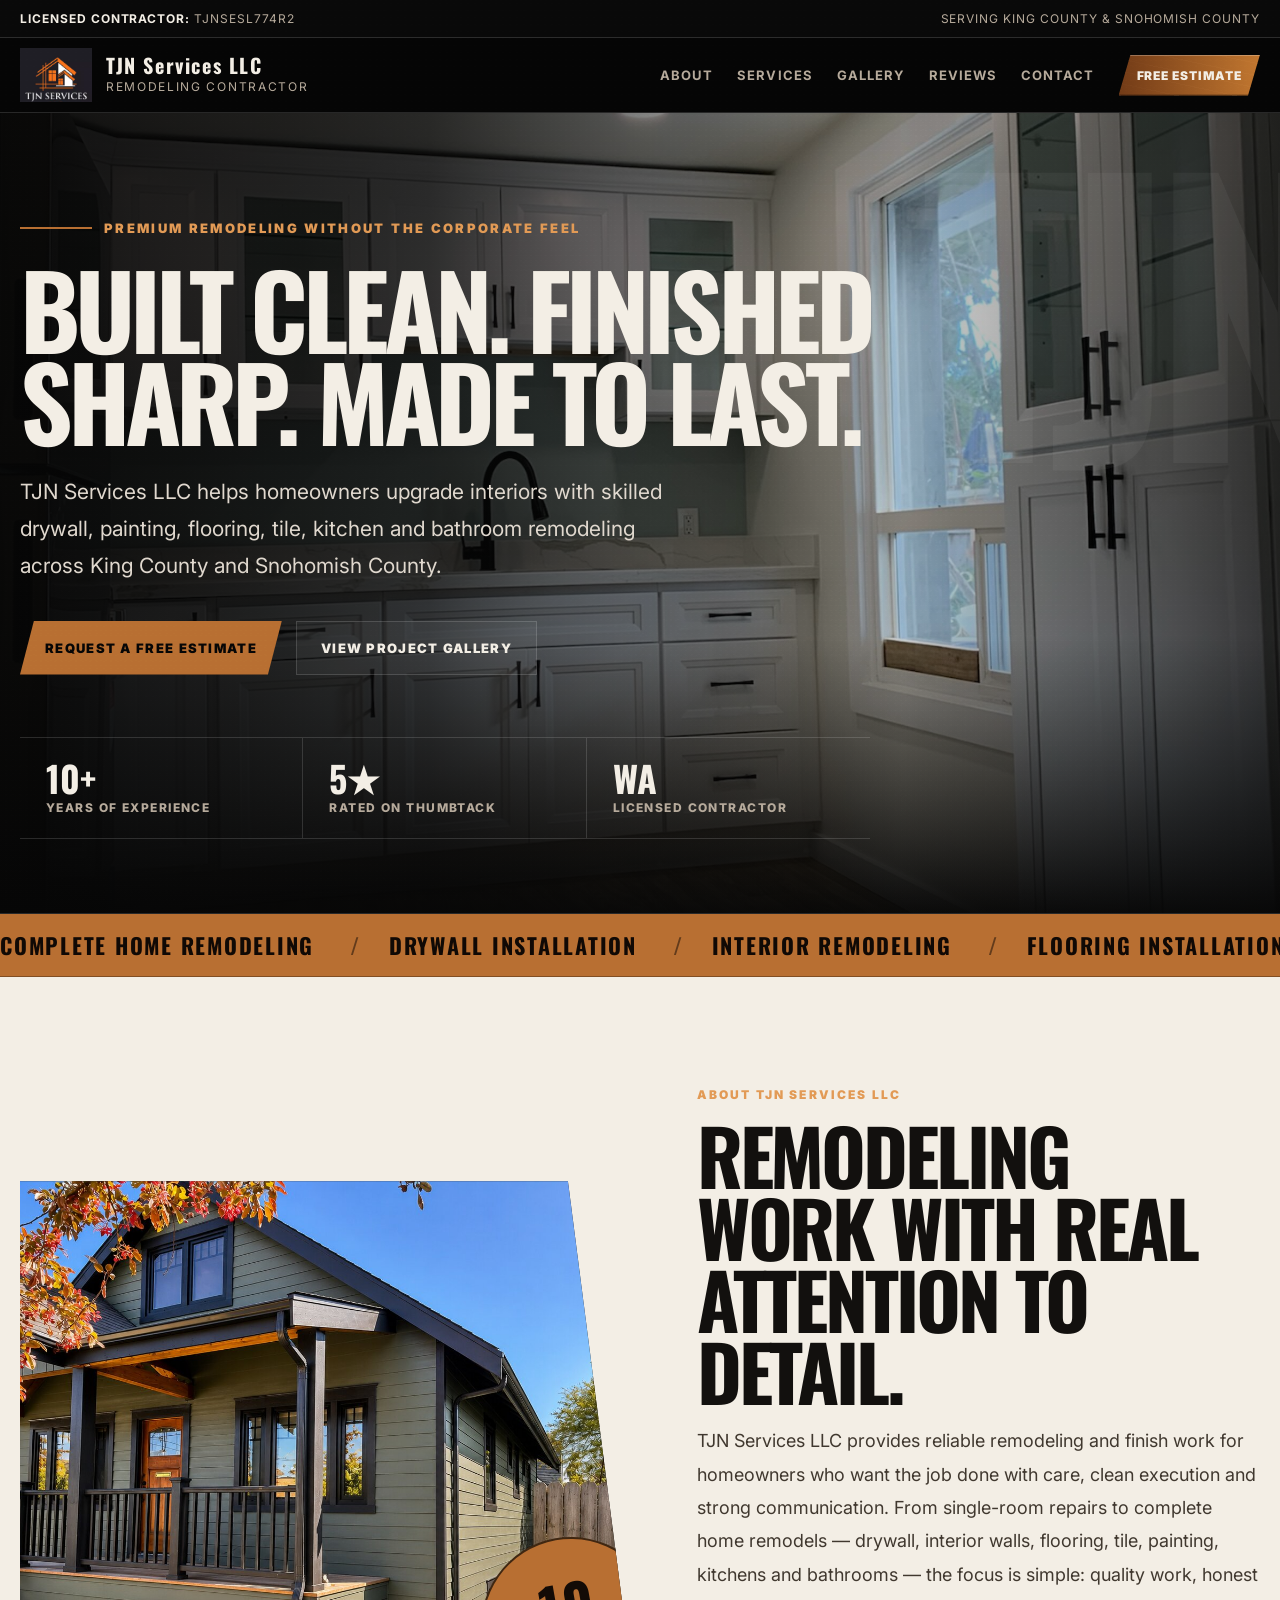
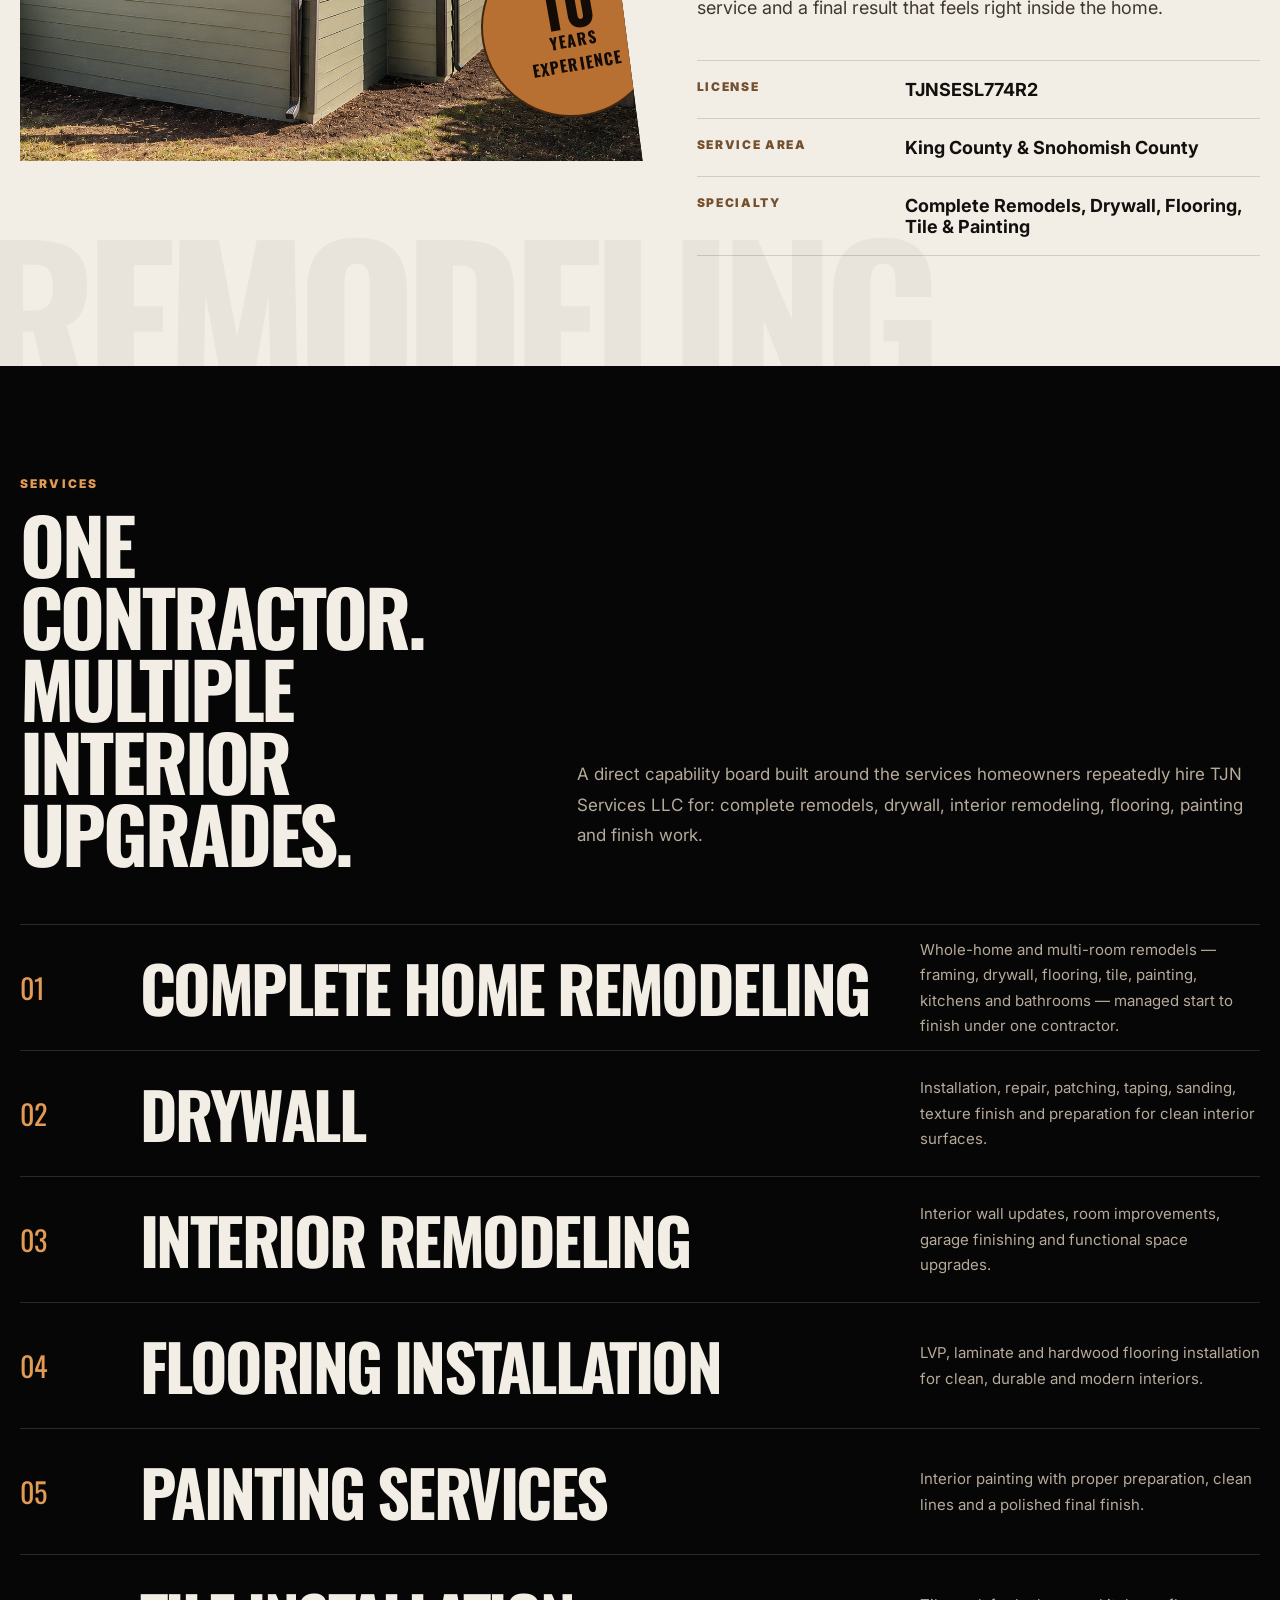
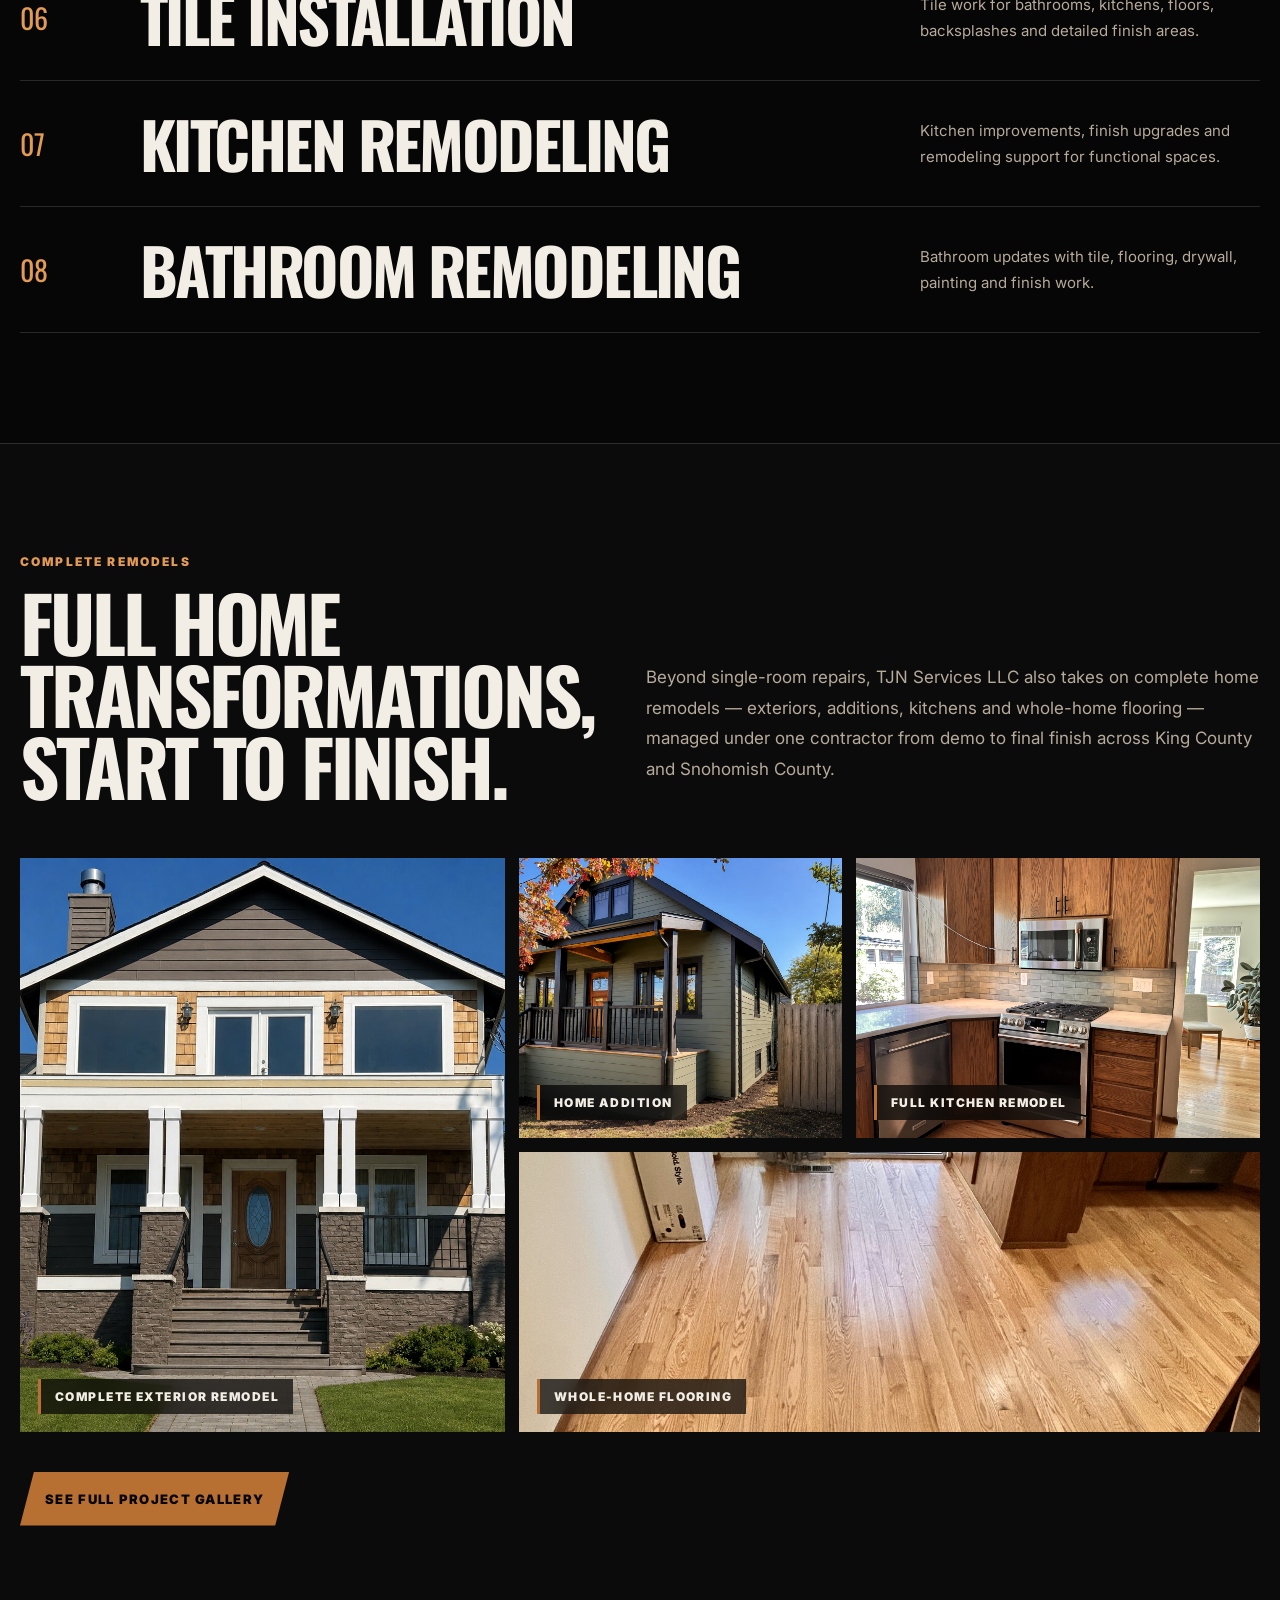
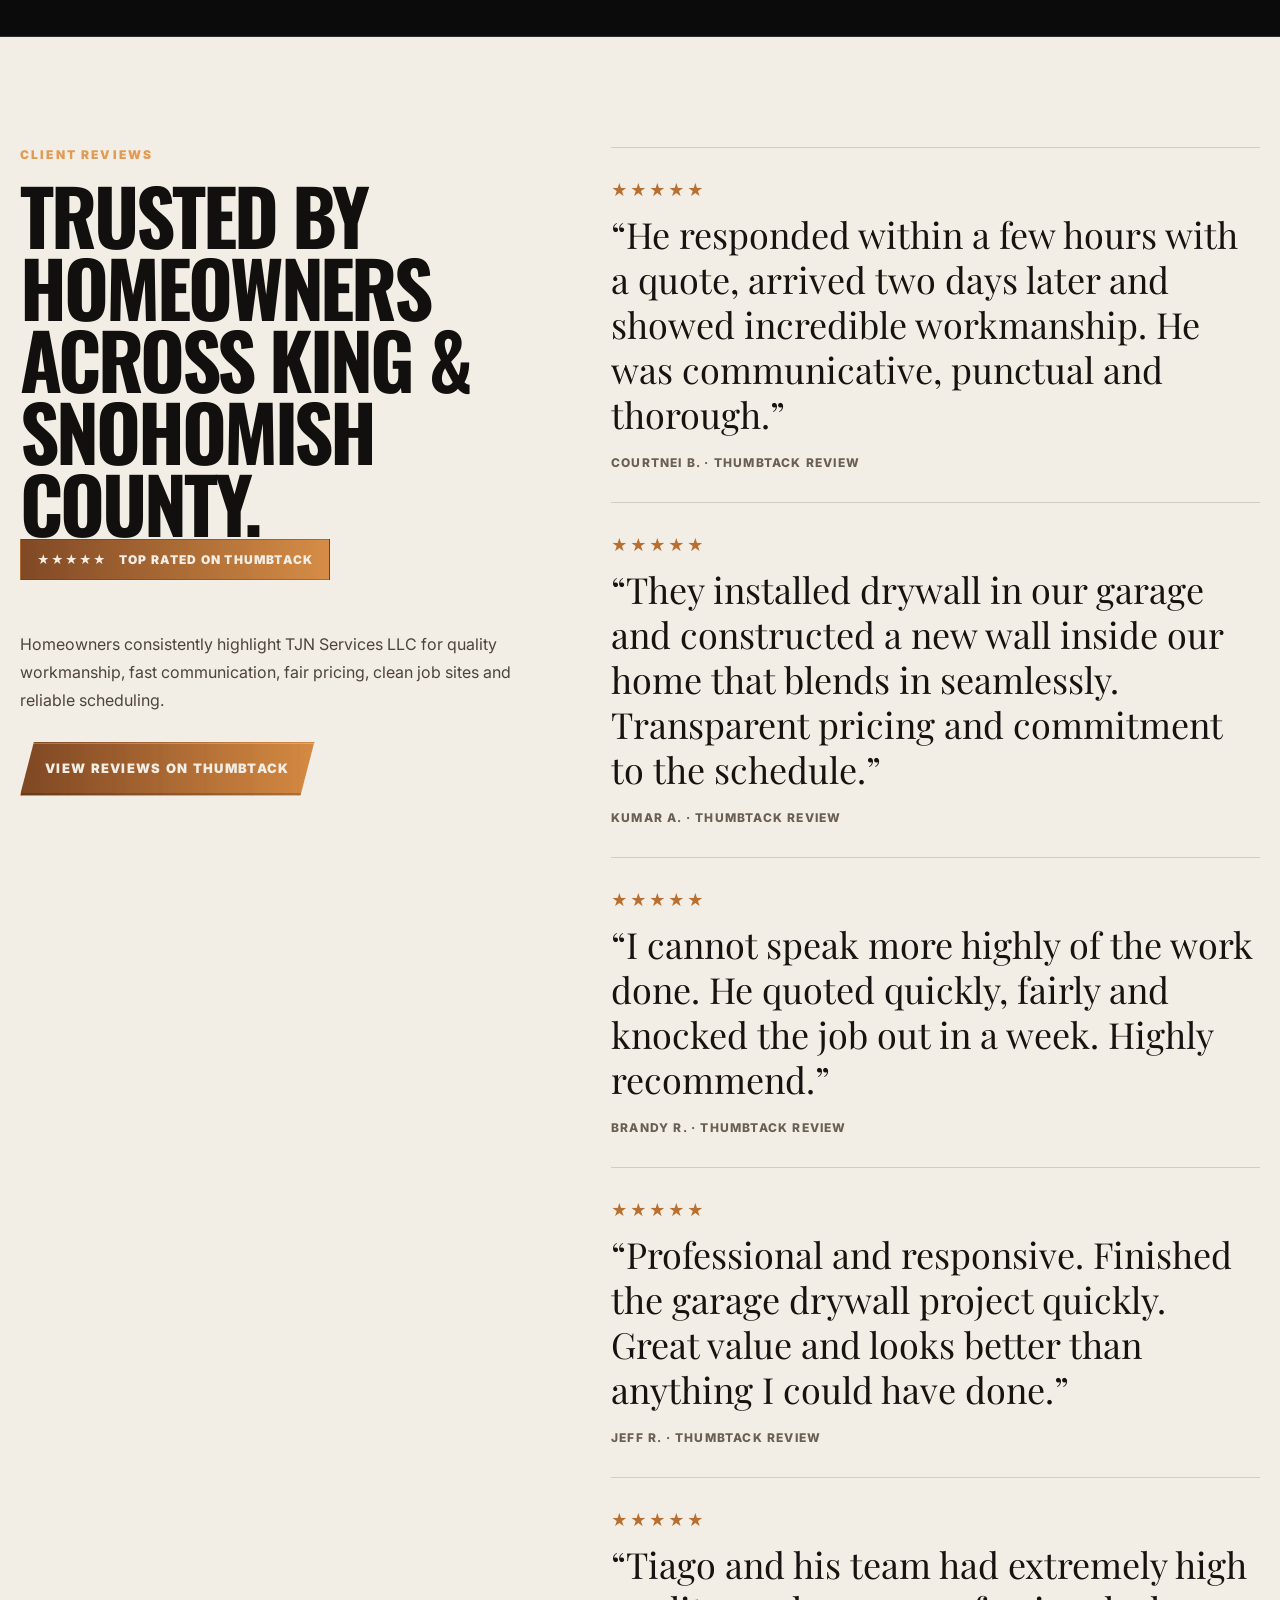
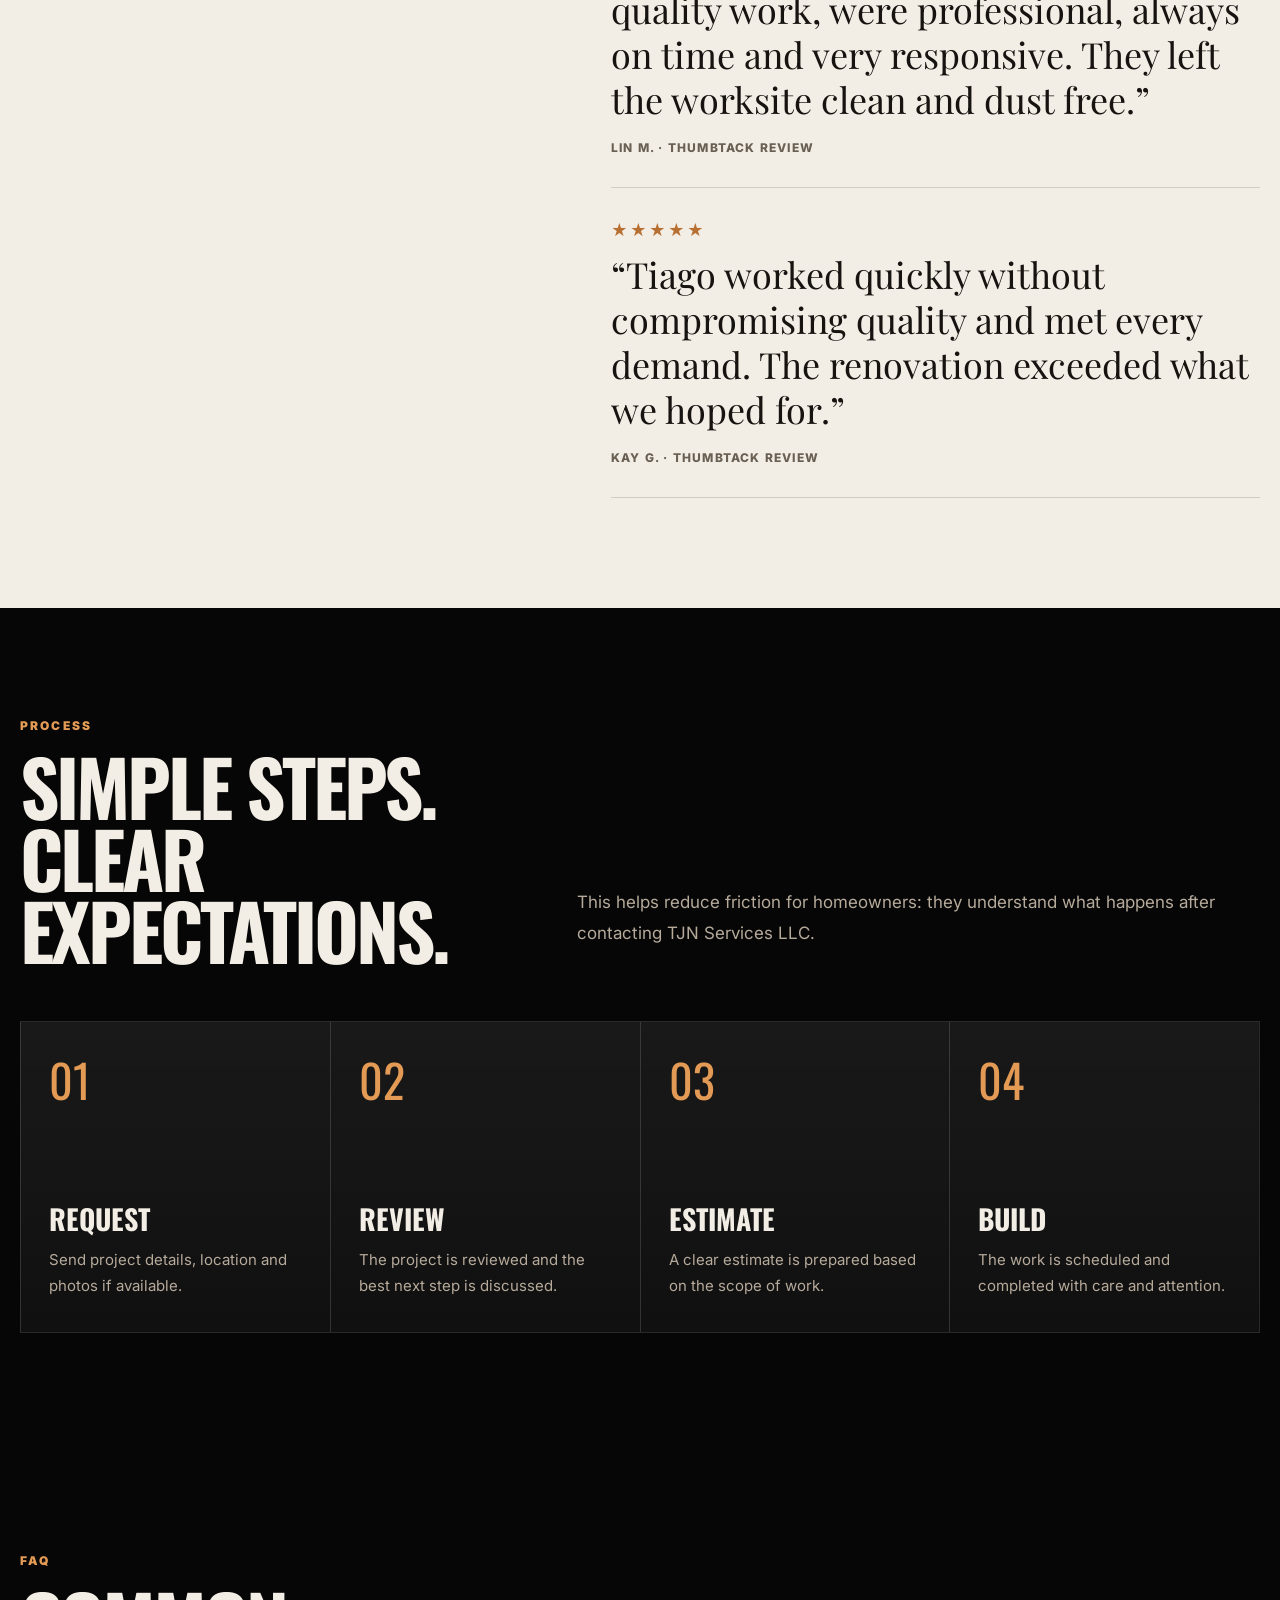
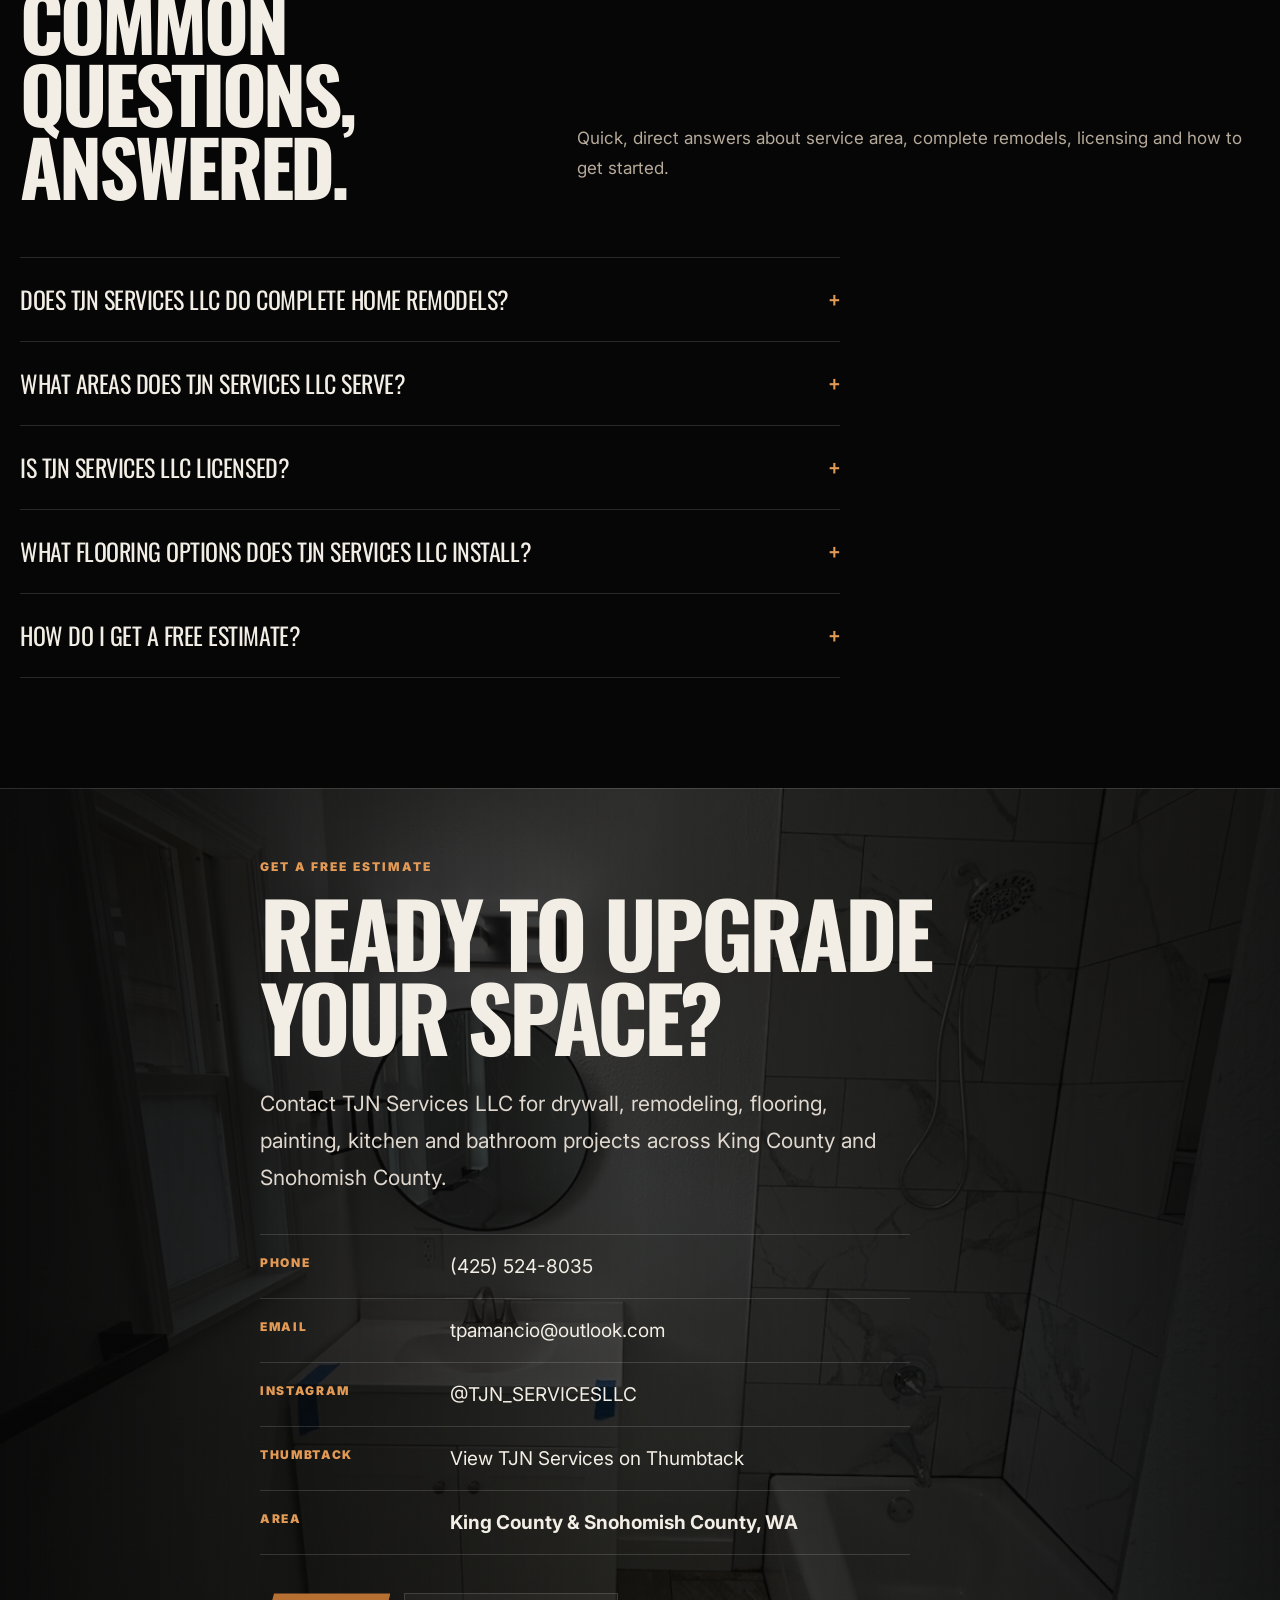
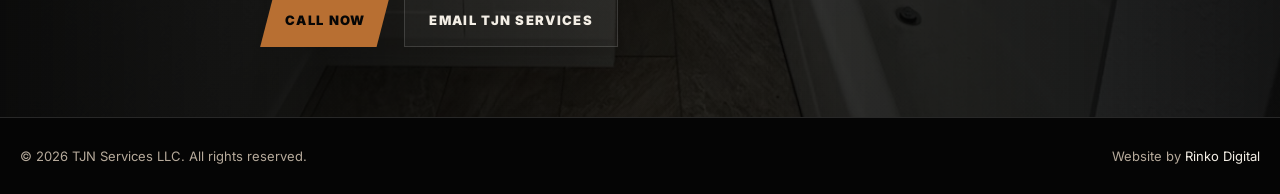
==== commit 4ca2ab82: "Update contact email in index.html" ====
--- a/index.html
+++ b/index.html
@@ -27,7 +27,7 @@
   "image": "https://www.tjnservicesllc.com/assets/tjn-hero.jpg",
   "url": "https://www.tjnservicesllc.com/",
   "telephone": "+1-425-524-8035",
-  "email": "tjnservicesllc@outlook.com",
+  "email": "tpamancio@outlook.com",
   "priceRange": "$$",
   "address": {
     "@type": "PostalAddress",
@@ -1075,7 +1075,7 @@
 <p class="hero-lead">Contact TJN Services LLC for drywall, remodeling, flooring, painting, kitchen and bathroom projects across King County and Snohomish County.</p>
 <div class="contact-list">
 <div class="contact-item"><span>Phone</span><a href="tel:+14255248035">(425) 524-8035</a></div>
-<div class="contact-item"><span>Email</span><a href="mailto:tjnservicesllc@outlook.com">tjnservicesllc@outlook.com</a></div>
+<div class="contact-item"><span>Email</span><a href="mailto:tpamancio@outlook.com">tpamancio@outlook.com</a></div>
 <div class="contact-item"><span>Instagram</span><a href="https://www.instagram.com/TJN_SERVICESLLC" rel="noopener" target="_blank">@TJN_SERVICESLLC</a></div>
 <div class="contact-item"><span>Thumbtack</span><a href="https://www.thumbtack.com/wa/edmonds/general-contractors/tjn-services-llc/service/425627103381061653?utm_medium=web&utm_source=txt&surface=sp" rel="noopener" target="_blank">View TJN Services on Thumbtack</a></div>
 <div class="contact-item"><span>Area</span><strong>King County &amp; Snohomish County, WA</strong></div>
@@ -1112,4 +1112,4 @@
 <script src="https://identity.netlify.com/v1/netlify-identity-widget.js"></script>
 
 </body>
-</html>+</html>
